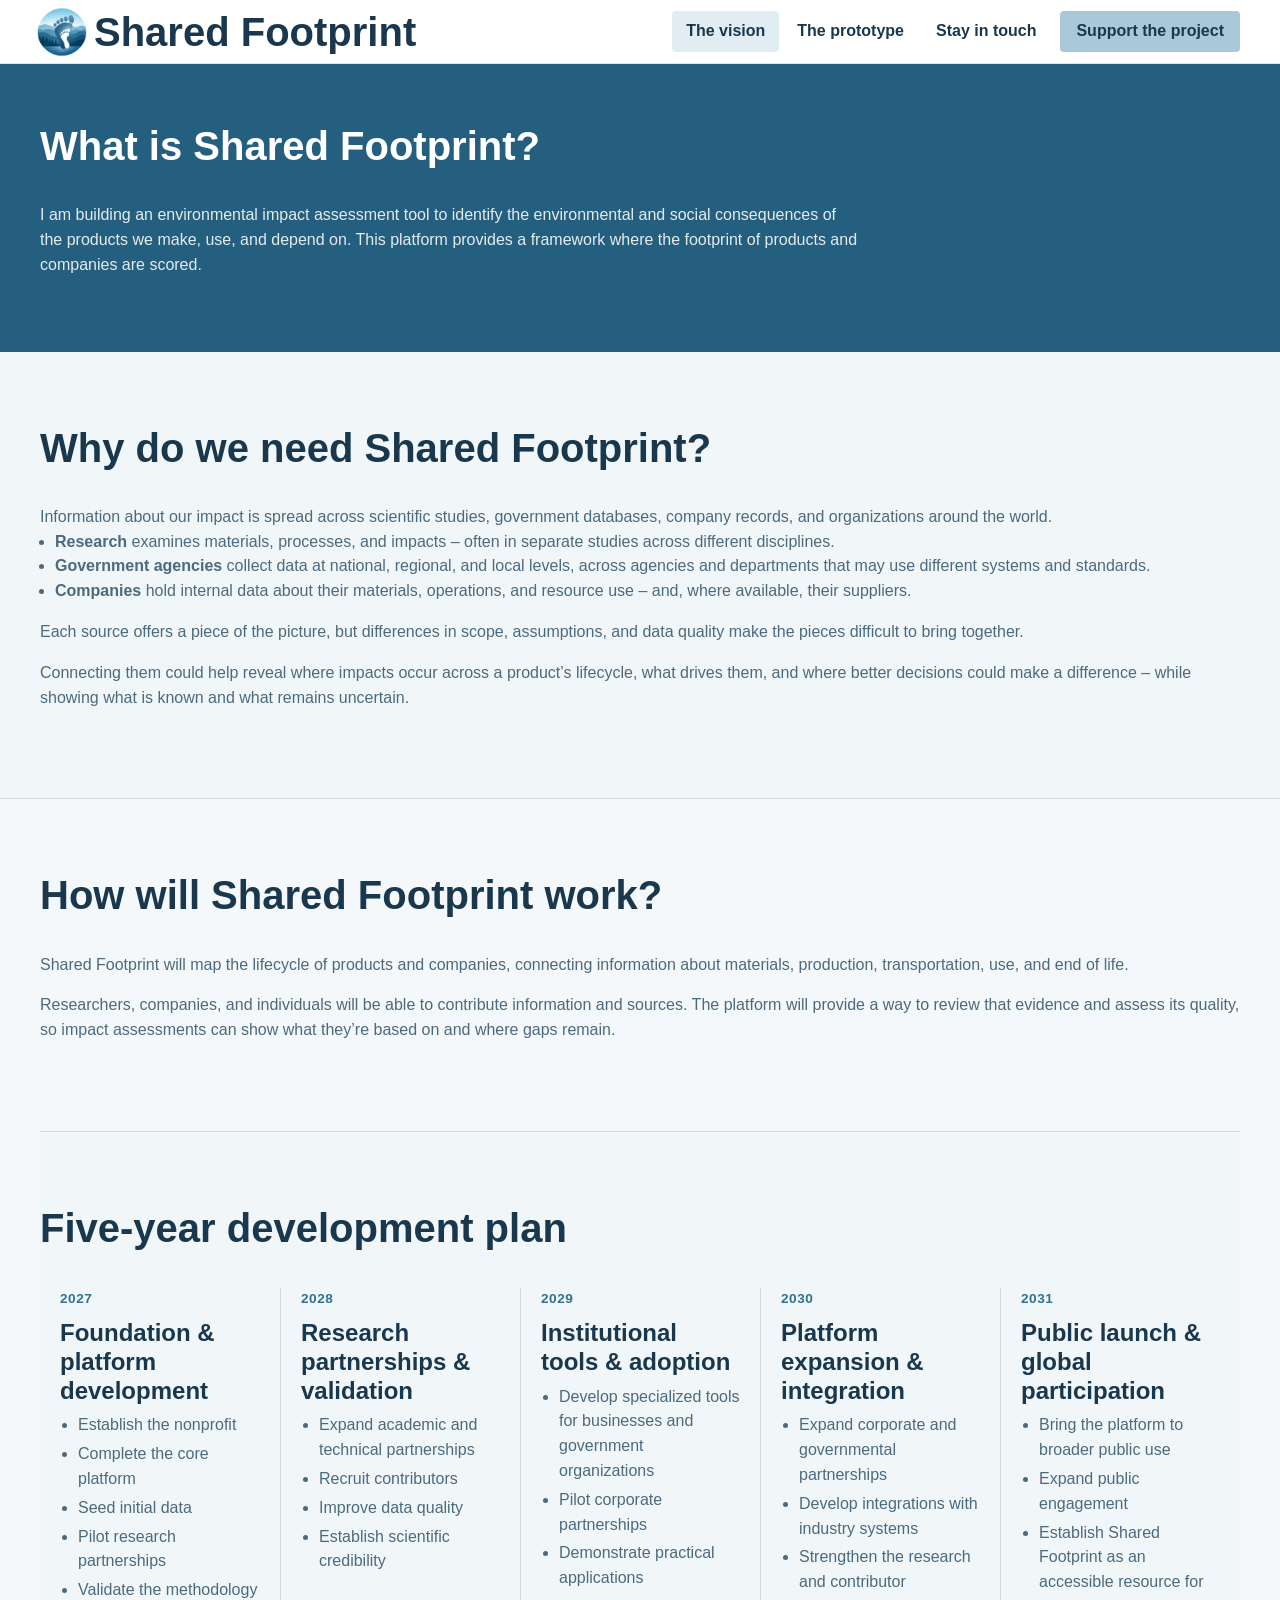
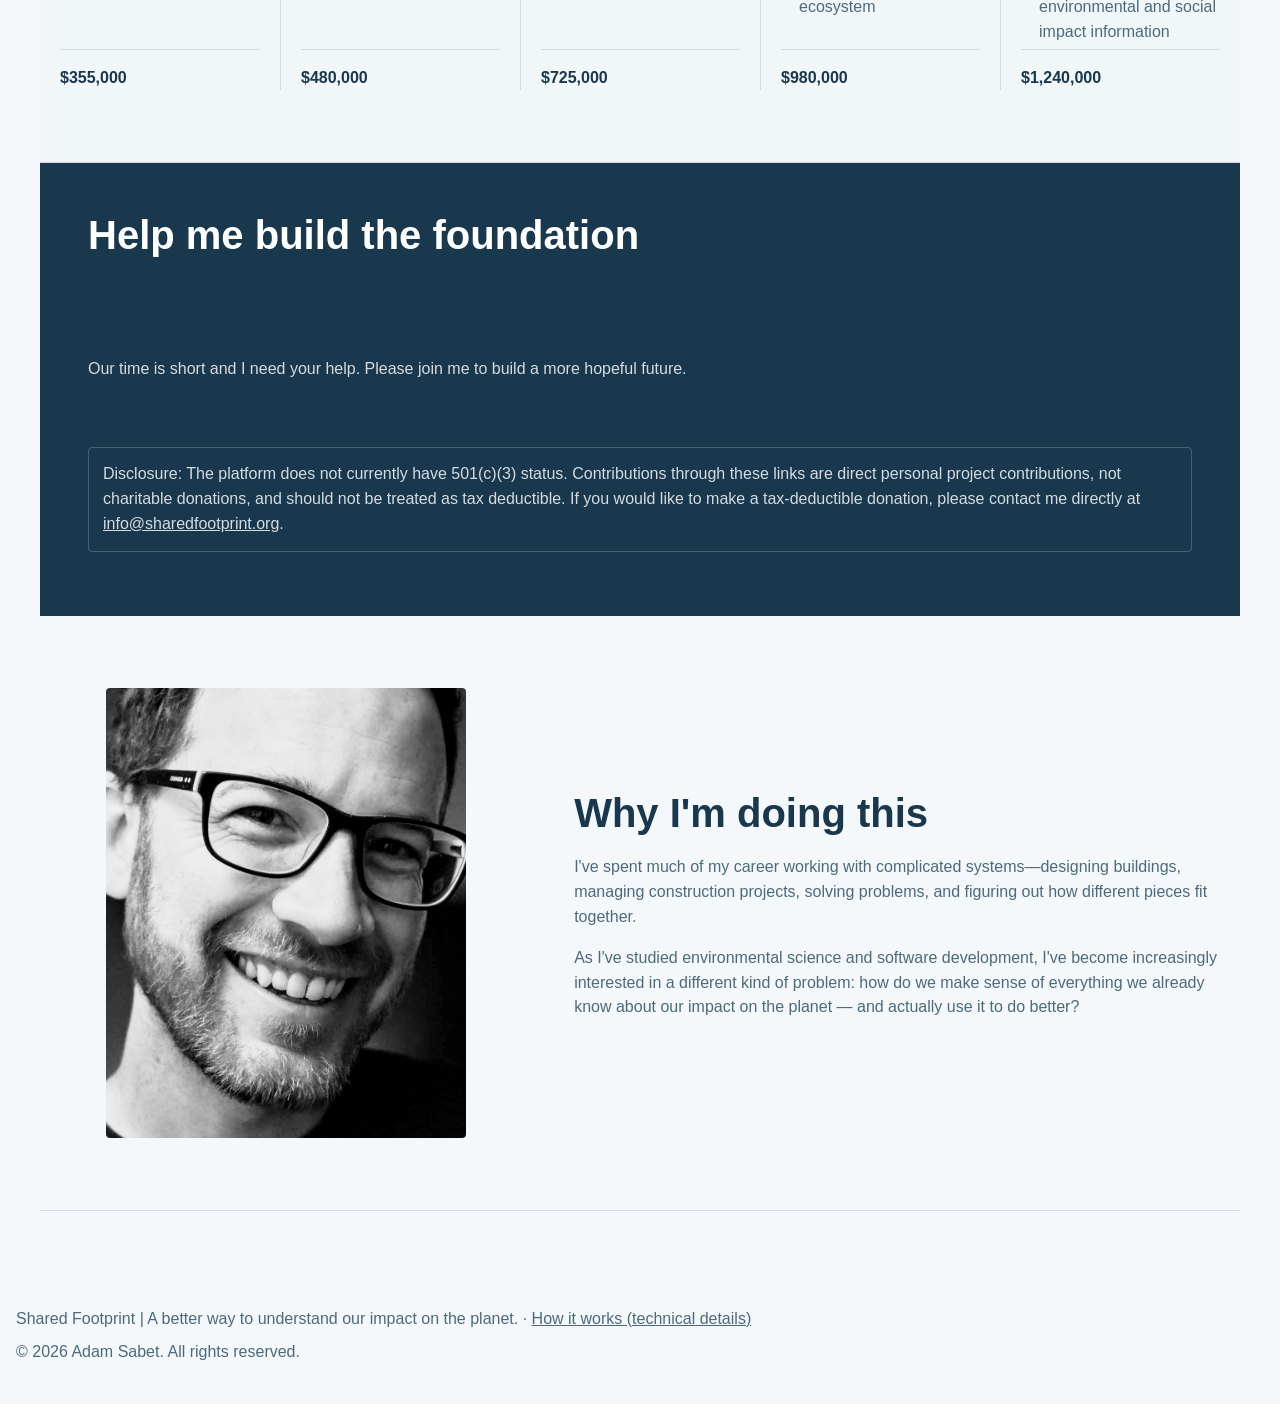
==== index.html @ d2db3882 "docs: clarify how Shared Footprint will work Co-authored-by: Copilot <223556219+Copilot@users.norepl" ====
<!doctype html>
<html lang="en">
  <head>
    <meta charset="utf-8" />
    <meta name="viewport" content="width=device-width, initial-scale=1" />
    <meta
      name="description"
      content="A better way to understand our impact on the planet. Support an open, transparent platform for tracing products back to their real environmental and social consequences."
    />
    <meta property="og:title" content="Shared Footprint | A better way to understand our impact" />
    <meta
      property="og:description"
      content="An open, transparent platform for understanding the environmental and social consequences of the things we make, use, and depend on."
    />
    <meta
      property="og:image"
      content="https://ajrsabet.github.io/terra-score-public-site/assets/images/Terrascore%20about%201200x627.png"
    />
    <meta property="og:image:width" content="1200" />
    <meta property="og:image:height" content="627" />
    <meta property="og:type" content="website" />
    <meta
      property="og:url"
      content="https://ajrsabet.github.io/terra-score-public-site/index.html"
    />
    <meta name="twitter:card" content="summary_large_image" />
    <meta name="twitter:title" content="Shared Footprint | A better way to understand our impact" />
    <meta
      name="twitter:description"
      content="An open, transparent platform for understanding the environmental and social consequences of the things we make, use, and depend on."
    />
    <meta
      name="twitter:image"
      content="https://ajrsabet.github.io/terra-score-public-site/assets/images/Terrascore%20about%201600x900.png"
    />
    <title>Shared Footprint | A better way to understand our impact</title>
    <link rel="stylesheet" href="assets/css/styles.css" />
  </head>
  <body data-page="about">
    <header class="navbar">
      <a class="brand" href="index.html">
        <img
          class="brand-logo"
          src="assets/images/Shared Footprint Logo v1 image only.png"
          alt=""
        />
        <span>Shared Footprint</span>
      </a>
      <button
        class="mobile-menu"
        type="button"
        aria-expanded="false"
        aria-controls="site-nav"
      >
        Menu
      </button>
      <nav id="site-nav" class="nav-links" aria-label="Primary navigation">
        <a href="index.html" data-nav="about">The vision</a>
        <div class="nav-group">
          <button
            class="nav-dropdown-trigger"
            type="button"
            data-nav="demo"
            aria-expanded="false"
            aria-controls="platform-demo-menu"
          >
            The prototype
          </button>
          <div id="platform-demo-menu" class="nav-dropdown">
            <a href="my-stuff.html" data-nav="my-stuff">My stuff</a>
            <a href="product.html" data-nav="product">Product demo</a>
            <a href="comparison.html" data-nav="comparison">Comparison demo</a>
            <a href="research.html" data-nav="research">Research demo</a>
            <a href="how-it-works.html" data-nav="how-it-works">How it works</a>
          </div>
        </div>
        <a href="stay-in-touch.html" data-nav="stay-in-touch">Stay in touch</a>
        <a href="#support" class="nav-cta" data-nav="support">Support the project</a>
      </nav>
    </header>

    <main class="app-shell">
      <!-- 1. Hero: answer "what is this and why should I care" in 5-10 seconds -->
      <section class="hero-panel home-hero home-hero-text">
        <div class="hero-copy">
          <h2>What is Shared Footprint?</h2>
          <!-- <h2>A better way to understand our impact on the planet.</h2> -->
          <p class="lead">
            I am building an environmental impact assessment tool to identify
            the environmental and social consequences of the products we make,
            use, and depend on. This platform provides a framework where the
            footprint of products and companies are scored. 
          </p>
        </div>
      </section>

      <!-- 2. The problem: why this needs to exist -->
      <section id="problem" class="section-block pale problem-section">
        <div class="section-heading">
          <h2>Why do we need Shared Footprint?</h2>
        </div>
        <p style="margin-bottom: 0">
          Information about our impact is spread across scientific studies,
          government databases, company records, and organizations around the
          world.
        </p>
        <ul style="padding-left: 15px; margin-left: 0; margin-top: 0">
          <li>
            <strong>Research</strong> examines materials, processes, and impacts
            – often in separate studies across different disciplines.
          </li>
          <li>
            <strong>Government agencies</strong> collect data at national,
            regional, and local levels, across agencies and departments that may
            use different systems and standards.
          </li>
          <li>
            <strong>Companies</strong> hold internal data about their materials,
            operations, and resource use – and, where available, their suppliers.
          </li>
        </ul>
        <p>
          Each source offers a piece of the picture, but differences in scope,
          assumptions, and data quality make the pieces difficult to bring
          together.
        </p>
        <p>
          Connecting them could help reveal where impacts occur across a product’s
          lifecycle, what drives them, and where better decisions could make a
          difference – while showing what is known and what remains uncertain.
        </p>
      </section>

      <!-- 3. The big idea: what is actually being built, kept conceptual not technical -->
      <section class="section-block big-idea-section">
        <div>
          <h2>How will Shared Footprint work?</h2>
        </div>
        <div>
          <p class="lead">
            Shared Footprint will map the lifecycle of products and companies,
            connecting information about materials, production, transportation,
            use, and end of life.
          </p>
          <p>
            Researchers, companies, and individuals will be able to contribute
            information and sources. The platform will provide a way to review
            that evidence and assess its quality, so impact assessments can show
            what they’re based on and where gaps remain.
          </p>
        </div>
      </section>

      <!-- 6. Path forward: shows a credible plan, not just a big ask -->
      <section class="section-block roadmap-section">
        <div class="section-heading">
          <h2>Five-year development plan</h2>
        </div>
        <div class="roadmap-steps">
          <article class="roadmap-step">
            <span class="roadmap-index">2027</span>
            <h3>Foundation &amp; platform development</h3>
            <ul>
              <li>Establish the nonprofit</li>
              <li>Complete the core platform</li>
              <li>Seed initial data</li>
              <li>Pilot research partnerships</li>
              <li>Validate the methodology</li>
            </ul>
            <p class="roadmap-budget">$355,000</p>
          </article>
          <article class="roadmap-step">
            <span class="roadmap-index">2028</span>
            <h3>Research partnerships &amp; validation</h3>
            <ul>
              <li>Expand academic and technical partnerships</li>
              <li>Recruit contributors</li>
              <li>Improve data quality</li>
              <li>Establish scientific credibility</li>
            </ul>
            <p class="roadmap-budget">$480,000</p>
          </article>
          <article class="roadmap-step">
            <span class="roadmap-index">2029</span>
            <h3>Institutional tools &amp; adoption</h3>
            <ul>
              <li>Develop specialized tools for businesses and government organizations</li>
              <li>Pilot corporate partnerships</li>
              <li>Demonstrate practical applications</li>
            </ul>
            <p class="roadmap-budget">$725,000</p>
          </article>
          <article class="roadmap-step">
            <span class="roadmap-index">2030</span>
            <h3>Platform expansion &amp; integration</h3>
            <ul>
              <li>Expand corporate and governmental partnerships</li>
              <li>Develop integrations with industry systems</li>
              <li>Strengthen the research and contributor ecosystem</li>
            </ul>
            <p class="roadmap-budget">$980,000</p>
          </article>
          <article class="roadmap-step">
            <span class="roadmap-index">2031</span>
            <h3>Public launch &amp; global participation</h3>
            <ul>
              <li>Bring the platform to broader public use</li>
              <li>Expand public engagement</li>
              <li>Establish Shared Footprint as an accessible resource for environmental and social impact information</li>
            </ul>
            <p class="roadmap-budget">$1,240,000</p>
          </article>
        </div>
      </section>

      <!-- 7 + funding mechanics: first fundraising goal -->
      <section id="support" class="support-band">
        <div class="section-heading">
          <h2>Help me build the foundation</h2>
        </div>
        <div>
          <p>
            Our time is short and I need your help. Please join me to build a more hopeful future. 
          </p>  
        </div>
        <div>
          <div class="gfm-embed" data-url="https://www.gofundme.com/f/help-build-the-future-of-environmental-impact-research/widget/medium?attribution_id=sl%3Aa9a9b38c-a22a-42bc-9dc0-5612a9fe35e0"></div>
          <script defer src="https://www.gofundme.com/static/js/embed.js"></script>
          <p class="disclosure">
            Disclosure: The platform does not currently have
            501(c)(3) status. Contributions through these links are direct
            personal project contributions, not charitable donations, and should
            not be treated as tax deductible. If you would like to make a tax-deductible donation, please contact me directly at <a href="mailto:info@sharedfootprint.org">info@sharedfootprint.org</a>.
          </p>
        </div>
      </section>

      <!-- 8. Personal story: makes the project personal without making it only about you -->
      <section class="section-block story-section">
        <img
          class="story-photo"
          src="assets/images/Founder photo Adam Sabet.JPG"
          alt="Adam Sabet, founder of the platform"
        />
        <div class="story-copy">
          <h2>Why I'm doing this</h2>
          <p>
            I've spent much of my career working with complicated
            systems—designing buildings, managing construction projects,
            solving problems, and figuring out how different pieces fit
            together.
          </p>
          <p>
            As I've studied environmental science and software development,
            I've become increasingly interested in a different kind of
            problem: how do we make sense of everything we already know
            about our impact on the planet — and actually use it to do
            better?
          </p>
        </div>
      </section>

      
    </main>

    <footer class="footer">
      Shared Footprint | A better way to understand our impact on the planet. ·
      <a href="how-it-works.html">How it works (technical details)</a>
      <p class="copyright">© 2026 Adam Sabet. All rights reserved.</p>
    </footer>
    <script src="assets/js/app.js"></script>
    <script data-goatcounter="https://adamsabet.goatcounter.com/count" async src="https://gc.zgo.at/count.js"></script>
  </body>
</html>
---- assets/css/styles.css ----
:root {
  --ts-font-family: "Segoe UI", sans-serif;
  --ts-font-size-body: 1rem;
  --ts-font-weight-body: 400;
  --ts-line-height-body: 1.55;
  --ts-font-weight-heading: 700;
  --ts-line-height-heading: 1.2;
  --ts-font-size-h1: clamp(2.5rem, 5vw, 3.5rem);
  --ts-font-size-h2: clamp(2rem, 4vw, 2.5rem);
  --ts-font-size-h3: 1.5rem;
  --ts-font-size-h4: 1.25rem;
  --ts-font-size-h5: 1.125rem;
  --ts-font-size-h6: 1rem;
  --ts-ink: #19384e;
  --ts-ink-soft: #4c6a7e;
  --ts-surface: #f4f8fa;
  --ts-surface-strong: #e2edf3;
  --ts-line: rgba(25, 56, 78, 0.14);
  --ts-accent: #a9c8da;
  --ts-accent-hover: #91b7cd;
  --ts-white: #ffffff;
  --ts-shell-max: 1200px;
  --ts-shadow: none;
  --ts-radius-lg: 6px;
  --ts-radius-md: 4px;
}

* { box-sizing: border-box; }
html { scroll-behavior: smooth; }
body { margin: 0; font-family: var(--ts-font-family); font-size: var(--ts-font-size-body); font-weight: var(--ts-font-weight-body); line-height: var(--ts-line-height-body); background: #f4f8fa; color: var(--ts-ink); }
body[data-page="comparison"] { padding-bottom: 28px; }
a { color: inherit; }
button, input, select, textarea { font: inherit; }
.app-shell { width: min(100% - 48px, var(--ts-shell-max)); margin: 0 auto; padding-bottom: 72px; }

.navbar { position: sticky; top: 0; z-index: 20; width: 100%; margin: 0; display: flex; align-items: center; gap: 12px; min-height: 64px; padding: 0 max(24px, calc((100vw - var(--ts-shell-max)) / 2)); border-bottom: 1px solid var(--ts-line); background: rgba(255,255,255,0.96); backdrop-filter: blur(14px); }
.brand { display: flex; align-items: center; gap: 10px; margin-right: auto; color: var(--ts-ink); text-decoration: none; font-size: var(--ts-font-size-h2); font-weight: 900; }
.brand-logo { display: block; width: 44px; height: 44px; border-radius: 50%; background: white; object-fit: cover; transform: scale(1.14); }
.nav-links { display: flex; align-items: center; gap: 4px; }
.nav-links a, .nav-dropdown-trigger, .mobile-menu { border: 0; border-radius: var(--ts-radius-md); background: transparent; padding: 8px 14px; color: var(--ts-ink); text-decoration: none; font-weight: 600; }
.nav-links a.active, .nav-links a:hover, .nav-dropdown-trigger.active, .nav-dropdown-trigger:hover, .mobile-menu:hover { background: var(--ts-surface-strong); }
.nav-links a.nav-cta { background: var(--ts-accent); color: var(--ts-ink); font-weight: 800; padding: 8px 16px; margin-left: 6px; }
.nav-links a.nav-cta:hover { background: var(--ts-accent-hover); }
.nav-group { position: relative; }
.nav-dropdown { position: absolute; top: calc(100% + 1px); left: 0; display: none; min-width: 220px; flex-direction: column; gap: 4px; padding: 8px; border: 1px solid var(--ts-line); border-radius: var(--ts-radius-md); background: rgba(255,255,255,0.98); box-shadow: 0 8px 16px rgba(8, 37, 34, 0.08); }
.nav-group:hover .nav-dropdown, .nav-group:focus-within .nav-dropdown, .nav-group.open .nav-dropdown { display: flex; }
.nav-dropdown a { display: block; border-radius: 12px; padding: 10px 12px; text-decoration: none; }
.nav-dropdown a:hover, .nav-dropdown a.active { background: var(--ts-surface-strong); }
.mobile-menu { display: none; }


.button { display: inline-flex; align-items: center; justify-content: center; min-height: 40px; border-radius: var(--ts-radius-md); padding: 8px 16px; border: 1px solid transparent; text-decoration: none; font-weight: 800; cursor: pointer; white-space: nowrap; }
.button.contained { background: #234f6b; color: white; }
.button.contained.gold { background: var(--ts-accent); color: var(--ts-ink); }
.button.contained:hover { background: #19384e; }
.button.contained.gold:hover { background: var(--ts-accent-hover); }
.button.outlined { border-color: var(--ts-line); background: white; color: var(--ts-ink); }
.button.outlined.light { border-color: rgba(255,255,255,0.65); background: transparent; color: white; }
.button.text { border: 0; background: transparent; color: var(--ts-ink); }
.button.full { width: 100%; }
.button-row, .chip-row { display: flex; flex-wrap: wrap; gap: 12px; align-items: center; }
.chip { display: inline-flex; align-items: center; width: max-content; max-width: 100%; min-height: 26px; border: 1px solid var(--ts-line); border-radius: var(--ts-radius-md); background: #e9f1f5; padding: 4px 10px; color: var(--ts-ink-soft); font-size: 0.82rem; font-weight: 800; }
.chip.small { min-height: 22px; font-size: 0.74rem; }
.chip.action { cursor: pointer; }
.paper-card, .score-tile, .comparison-card, .research-paper { border: 1px solid var(--ts-line); border-radius: var(--ts-radius-md); background: #ffffff; box-shadow: none; }
.paper-card { padding: 24px; }
.paper-card.compact { padding: 20px; border-radius: var(--ts-radius-md); box-shadow: none; }
.caption, .overline { margin: 0 0 6px; color: var(--ts-ink-soft); font-size: 0.75rem; font-weight: 800; }
.uppercase { text-transform: uppercase; letter-spacing: 0.04em; }
.overline { letter-spacing: 0.04em; }
h1, h2, h3, h4, h5, h6, p { margin-top: 0; }
h1, h2, h3, h4, h5, h6 { color: inherit; font-weight: var(--ts-font-weight-heading); line-height: var(--ts-line-height-heading); }
h1 { font-size: var(--ts-font-size-h1); }
h2 { font-size: var(--ts-font-size-h2); }
h3 { font-size: var(--ts-font-size-h3); }
h4 { font-size: var(--ts-font-size-h4); }
h5 { font-size: var(--ts-font-size-h5); }
h6 { font-size: var(--ts-font-size-h6); }
p, li { color: var(--ts-ink-soft); font-size: var(--ts-font-size-body); font-weight: var(--ts-font-weight-body); line-height: var(--ts-line-height-body); }

.home-hero { display: grid; grid-template-columns: minmax(0, 1.35fr) minmax(300px, 0.65fr); gap: 32px; align-items: center; min-height: 620px; margin: 0 calc(50% - 50vw); padding: 58px max(24px, calc((100vw - var(--ts-shell-max)) / 2)); background: #245f7f; color: white; }
.home-hero-text { grid-template-columns: 1fr; min-height: 0; }
.home-hero h1 { max-width: 820px; margin: 18px 0; }
.home-hero .lead { max-width: 820px; margin-bottom: 16px; color: rgba(255,255,255,0.88); }
.home-hero .hero-chip { background: rgba(255,255,255,0.14); color: white; border: 0; }
.why-card { border-left: 1px solid rgba(255,255,255,0.34); padding: 0 0 0 24px; }
.why-card p { color: rgba(255,255,255,0.9); }
.why-card .overline { color: #d3e6f0; }
.hero-visual { display: block; width: 100%; margin-top: 18px; border: 1px solid rgba(255,255,255,0.3); border-radius: var(--ts-radius-md); object-fit: cover; aspect-ratio: 16 / 10; }
.section-block { padding: 72px 0; border-bottom: 1px solid var(--ts-line); }
.section-block.pale { background: #f1f6f9; margin: 0 calc(50% - 50vw); padding-left: calc(50vw - 50%); padding-right: calc(50vw - 50%); }
.section-heading { max-width: 840px; margin: 0 0 32px; text-align: left; }
.mui-grid { display: grid; gap: 24px; }
.mui-grid.three { grid-template-columns: repeat(3, minmax(0, 1fr)); }
.mui-grid.two { grid-template-columns: repeat(2, minmax(0, 1fr)); }
.split-section { display: grid; grid-template-columns: minmax(0, 0.85fr) minmax(0, 1.15fr); gap: 42px; align-items: center; }

.cta-banner { display: flex; justify-content: space-between; align-items: center; gap: 28px; padding: 36px 44px; margin: 40px 0; border-radius: 0; background: #19384e; color: white; border: 1px solid rgba(255,255,255,0.12); }
.cta-banner h2 { margin: 0 0 8px; color: white; }
.cta-banner p { margin: 0; color: rgba(255,255,255,0.85); max-width: 650px; }
.cta-banner-content { flex: 1; }
.cta-banner-actions { flex-shrink: 0; }

.support-band { display: grid; grid-template-columns: 1fr; gap: 32px; align-items: start; padding: 48px; border-radius: 0; background: #19384e; color: white; }
.support-band p, .support-band li { color: rgba(255,255,255,0.82); }
.support-band h3 { margin: 24px 0 12px; color: white; }
.support-milestones { margin: 8px 0 18px; }
.milestone-list { display: grid; gap: 12px; margin-top: 14px; }
.milestone-card { border: 1px solid rgba(255,255,255,0.18); border-radius: var(--ts-radius-md); background: rgba(255,255,255,0.05); padding: 16px; }
.milestone-meta { display: flex; align-items: center; justify-content: space-between; gap: 12px; margin-bottom: 10px; }
.milestone-stage { display: inline-flex; align-items: center; min-height: 28px; border-radius: 999px; background: rgba(169,200,218,0.2); padding: 4px 10px; color: #d3e6f0; font-size: 0.7rem; font-weight: 900; letter-spacing: 0.06em; text-transform: uppercase; }
.milestone-goal { color: white; font-size: 1.1rem; font-weight: 900; }
.milestone-card h4 { margin: 0 0 8px; color: white; }
.milestone-card p { margin: 0; }
.gfm-embed { margin: 18px 0 12px; }
.disclosure { border: 1px solid rgba(255,255,255,0.2); border-radius: var(--ts-radius-md); padding: 14px; }
.support-actions-card { display: grid; gap: 14px; border-radius: var(--ts-radius-md); background: rgba(255,255,255,0.1); padding: 18px; }
.footer { padding: 24px 16px 40px; text-align: left; color: var(--ts-ink-soft); }
.footer .copyright { margin: 8px 0 0; }

/* My Stuff page */
.my-stuff-summary { display: grid; grid-template-columns: minmax(0, 1.3fr) minmax(190px, 0.7fr) minmax(250px, 1fr); gap: 20px; align-items: stretch; }
.my-stuff-summary > * { min-width: 0; }
.footprint-summary { padding: 20px; }
.footprint-summary h2 { margin: 0 0 20px; }
.footprint-benchmark-list { display: grid; gap: 14px; }
.footprint-benchmark-row > div:first-child { display: flex; justify-content: space-between; gap: 12px; font-size: 0.84rem; }
.footprint-benchmark-row > div:first-child span { white-space: nowrap; font-weight: 800; }
.footprint-benchmark-track { height: 12px; margin-top: 6px; overflow: hidden; border-radius: 999px; background: #e8eff3; }
.footprint-benchmark-track span { display: block; height: 100%; border-radius: inherit; }
.benchmark-source { margin: 16px 0 0; font-size: 0.74rem; }
.my-stuff-pie-card { padding: 20px; }
.my-stuff-pie-card h2 { margin: 0 0 16px; }
.my-stuff-pie-layout { display: grid; grid-template-columns: minmax(110px, 0.8fr) minmax(0, 1.2fr); gap: 16px; align-items: center; }
.my-stuff-pie { display: grid; place-items: center; width: min(100%, 150px); aspect-ratio: 1; margin: 0; border-radius: 50%; }
.my-stuff-pie > span { display: grid; place-content: center; width: 54%; height: 54%; border-radius: 50%; background: #ffffff; color: var(--ts-ink); font-size: 1rem; font-weight: 900; text-align: center; }
.my-stuff-pie small { display: block; color: var(--ts-ink-soft); font-size: 0.64rem; font-weight: 700; }
.my-stuff-pie-legend { display: grid; gap: 7px; margin: 0; padding: 0; list-style: none; }
.my-stuff-pie-legend li { display: grid; grid-template-columns: 10px minmax(0, 1fr) auto; align-items: center; gap: 7px; font-size: 0.72rem; }
.pie-swatch { width: 9px; height: 9px; border-radius: 2px; background: var(--pie-color); }
.my-stuff-pie-legend strong { font-size: 0.72rem; }
.category-benchmark-note { margin: 22px 0 0; border-left: 3px solid #c87816; background: #fff6e5; padding: 12px 14px; color: #603d12; font-size: 0.82rem; }
.my-stuff-categories { display: grid; gap: 20px; margin-top: 24px; }
.my-stuff-category { border-left: 3px solid var(--product-color); }
.my-stuff-category-header { display: grid; grid-template-columns: auto minmax(0, 1fr) auto; gap: 16px; align-items: start; margin-bottom: 14px; }
.my-stuff-category-header h2 { margin: 0 0 4px; }
.my-stuff-category-header p { margin: 0; }
.my-stuff-category-figures { text-align: left; white-space: nowrap; }
.my-stuff-category-figures strong { display: block; color: var(--product-color); font-size: 1.3rem; font-weight: 900; }
.my-stuff-category-figures span { display: inline-flex; align-items: center; gap: 2px; color: var(--ts-ink-soft); font-size: 0.78rem; font-weight: 700; }
.my-stuff-percentile-comparisons { display: grid; gap: 12px; max-width: 680px; margin: 18px 0 4px; }
.my-stuff-percentile-row { display: grid; gap: 5px; }
.my-stuff-percentile-label { display: flex; justify-content: space-between; gap: 12px; color: var(--ts-ink-soft); font-size: 0.78rem; }
.my-stuff-percentile-label > span { display: inline-flex; align-items: center; gap: 7px; }
.my-stuff-percentile-label small { border: 1px solid #d8a653; border-radius: 3px; padding: 1px 4px; color: #785117; font-size: 0.58rem; font-weight: 900; }
.my-stuff-percentile-label strong { color: var(--ts-ink); }
.my-stuff-percentile-track { height: 10px; overflow: hidden; border-radius: 999px; background: #e8eff3; }
.my-stuff-percentile-track span { display: block; height: 100%; border-radius: inherit; }
.my-stuff-item-list { display: grid; grid-template-columns: repeat(auto-fit, minmax(220px, 1fr)); gap: 12px; margin: 18px 0 0; padding: 0; list-style: none; }
.my-stuff-item-list li { border-top: 1px solid var(--ts-line); padding-top: 10px; }
.my-stuff-item-list strong { display: block; font-size: 0.9rem; }
.my-stuff-item-list p { margin: 4px 0 0; }
.my-stuff-note { margin-top: 28px; }

@media (max-width: 720px) {
  .my-stuff-summary { grid-template-columns: 1fr; }
  .my-stuff-pie-layout { grid-template-columns: minmax(110px, 0.7fr) minmax(0, 1.3fr); }
  .my-stuff-category-header { grid-template-columns: auto minmax(0, 1fr); }
  .my-stuff-category-figures { grid-column: 1 / -1; text-align: left; }
  .my-stuff-percentile-comparisons { max-width: none; }
}

/* Story-driven homepage sections (fundraising rework) */
.problem-section { text-align: left; }
.problem-grid { max-width: 960px; margin: 0; }
.problem-card { border: 0; box-shadow: none; background: transparent; text-align: left; padding: 0; }
.problem-callout { max-width: 760px; margin: 40px 0 0; text-align: left; }
.problem-callout strong { display: block; margin-top: 8px; font-weight: var(--ts-font-weight-heading); color: inherit; }

.idea-section { background: #ffffff; }
.idea-copy { max-width: 760px; margin: 0 0 40px; text-align: left; }
.lifecycle-flow { display: flex; flex-wrap: wrap; align-items: center; justify-content: flex-start; gap: 6px; margin: 0 0 28px; }
.lifecycle-step { display: inline-flex; align-items: center; min-height: 40px; border: 1px solid var(--ts-line); border-radius: 999px; background: #f1f6f9; padding: 8px 18px; color: var(--ts-ink); font-weight: 800; font-size: 0.92rem; }
.lifecycle-arrow { color: var(--ts-ink-soft); font-weight: 900; }
.dimension-row { justify-content: flex-start; }

.philosophy-section { background: #19384e; color: white; text-align: left; padding: 96px 0; }
.philosophy-section h2 { max-width: 760px; margin: 0 0 28px; color: white; }
.philosophy-quote { max-width: 680px; margin: 0; }
.philosophy-quote p { color: rgba(255,255,255,0.88); }

.prototype-section { text-align: left; }
.prototype-grid { display: grid; grid-template-columns: repeat(3, minmax(0, 1fr)); gap: 20px; margin: 36px 0; text-align: left; }
.screenshot-card img, .screenshot-placeholder { display: block; width: 100%; aspect-ratio: 16 / 10; border: 1px solid var(--ts-line); border-radius: var(--ts-radius-md); object-fit: cover; }
.screenshot-placeholder { display: grid; place-items: center start; background: #edf4f8; color: var(--ts-ink-soft); font-size: 0.85rem; font-weight: 700; text-align: left; padding: 16px; }
.screenshot-card h3 { margin: 14px 0 4px; }

.roadmap-section { background: #f1f6f9; }
.roadmap-steps { display: grid; grid-template-columns: repeat(5, minmax(0, 1fr)); gap: 0; align-items: stretch; margin-top: 36px; }
.roadmap-step { position: relative; display: flex; flex-direction: column; padding: 0 20px; }
.roadmap-step:not(:first-child) { border-left: 1px solid var(--ts-line); }
.roadmap-step .roadmap-index { display: block; margin-bottom: 10px; color: #2f7295; font-weight: 900; font-size: 0.85rem; letter-spacing: 0.04em; }
.roadmap-step h3 { margin-bottom: 8px; }
.roadmap-step ul { margin: 0; padding-left: 18px; color: var(--ts-ink-soft); }
.roadmap-step li { margin-bottom: 4px; }
.roadmap-budget { margin: auto 0 0; padding-top: 16px; border-top: 1px solid var(--ts-line); color: var(--ts-ink); font-weight: 700; }

@media (min-width: 901px) and (max-width: 1100px) {
  .roadmap-steps { grid-template-columns: repeat(6, minmax(0, 1fr)); }
  .roadmap-step { grid-column: span 2; }
  .roadmap-step:nth-child(4) { grid-column: 2 / span 2; border-left: 0; }
  .roadmap-step:nth-child(5) { grid-column: 4 / span 2; }
}

.funding-breakdown { display: grid; gap: 10px; margin: 18px 0 22px; }
.funding-line { display: flex; justify-content: space-between; gap: 16px; border-top: 1px solid rgba(255,255,255,0.16); padding-top: 10px; }
.funding-line strong { color: white; }
.funding-total { display: flex; align-items: baseline; gap: 10px; margin: 4px 0 18px; }
.funding-total .amount { color: #c7dfec; font-size: 2.6rem; font-weight: 900; line-height: 1; }

.story-section { display: grid; grid-template-columns: minmax(260px, 0.85fr) minmax(0, 1.15fr); gap: 42px; align-items: center; }
.story-photo { display: block; width: 100%; max-width: 360px; margin: 0 auto; aspect-ratio: 4 / 5; border-radius: var(--ts-radius-md); object-fit: cover; }
.story-copy h2 { margin-bottom: 18px; }

.vision-section { background: #142f43; color: white; text-align: left; padding: 110px 0; }
.vision-lines { max-width: 620px; margin: 0 0 24px; }
.vision-section p { color: rgba(255,255,255,0.85); }
.vision-lines p { margin-bottom: 10px; }
.vision-section h2 { color: white; max-width: 640px; margin: 0 0 28px; }

.final-cta { text-align: left; padding: 80px 0; }
.final-cta h2 { max-width: 600px; margin: 0 0 16px; }
.final-cta p { max-width: 560px; margin: 0 0 28px; }

.share-section { border-top: 1px solid var(--ts-line); padding: 48px 0 72px; text-align: left; }
.share-section h2 { margin-bottom: 10px; }
.share-section > p { max-width: 560px; margin: 0 0 22px; }
.share-actions { display: flex; flex-wrap: wrap; justify-content: flex-start; gap: 10px; }
.share-actions .button { min-height: 36px; padding: 7px 12px; font-size: 0.82rem; }
.share-status { min-height: 1.4em; margin: 14px 0 0 !important; font-size: 0.82rem; }

.updates-form { max-width: 640px; margin: 0; }
.updates-form iframe { display: block; width: 100%; max-width: 100%; border: 0; }

@media (max-width: 900px) {
  .story-section { grid-template-columns: 1fr; }
  .prototype-grid { grid-template-columns: 1fr; }
  .roadmap-steps { grid-template-columns: 1fr; }
  .roadmap-step { grid-column: auto; }
  .roadmap-step:not(:first-child) { border-left: 0; border-top: 1px solid var(--ts-line); padding-top: 20px; }
}

.search-screen { min-height: calc(100vh - 100px); display: grid; place-items: start; }
.search-home { width: min(100%, 820px); padding: 64px 0; text-align: left; }
.search-home h1 { margin-bottom: 20px; }
.search-home > p { max-width: 720px; margin: 0 0 24px; }
.search-box { display: flex; align-items: center; gap: 10px; min-height: 62px; margin: 0 0 16px; border: 1px solid var(--ts-line); border-radius: 999px; background: #ffffff; box-shadow: var(--ts-shadow); padding: 0 22px; text-align: left; }
.search-icon { color: var(--ts-ink-soft); font-size: 1.5rem; }
.search-box input { width: 100%; border: 0; outline: 0; color: var(--ts-ink); font-size: 1rem; }
.search-results { display: grid; gap: 10px; margin-bottom: 18px; }
.search-result { display: grid; grid-template-columns: auto minmax(0, 1fr) auto; align-items: center; gap: 14px; border: 1px solid var(--ts-line); border-radius: var(--ts-radius-md); background: white; padding: 12px; text-align: left; text-decoration: none; }
.search-result small { display: block; color: var(--ts-ink-soft); }
.search-result b { color: var(--product-color); font-size: 1.4rem; }
.helper-text { margin-top: 18px !important; }

.top-controls { display: flex; gap: 12px; align-items: stretch; padding: 24px 0; }
select { min-height: 40px; border: 1px solid var(--ts-line); border-radius: var(--ts-radius-md); background: white; padding: 8px 12px; color: var(--ts-ink); }
.top-controls select { flex: 1; }
.stack { display: grid; gap: 24px; }
.product-header { display: grid; grid-template-columns: minmax(0, 1fr) 280px; gap: 24px; align-items: center; background: linear-gradient(135deg, #ffffff 0%, #edf4f8 100%); }
.product-title-wrap { display: flex; gap: 16px; align-items: center; }
.product-icon { display: grid; place-items: center; flex: 0 0 auto; width: 56px; height: 56px; border-radius: 16px; background: color-mix(in srgb, var(--product-color) 12%, white); color: var(--product-color); font-weight: 900; }
.product-icon.small { width: 42px; height: 42px; border-radius: 12px; }
.product-header h1 { margin-bottom: 8px; }
.impact-score-card { position: relative; display: grid; justify-items: start; border: 1px solid var(--ts-line); border-radius: var(--ts-radius-md); background: white; padding: 16px; text-align: left; cursor: pointer; }
.impact-score-card:hover, .impact-score-card:focus-visible { border-color: var(--product-color); background: color-mix(in srgb, var(--product-color) 5%, white); outline: none; }
.impact-score-card strong, .big-score { display: block; color: var(--product-color); font-size: 3rem; line-height: 1; font-weight: 900; }
.impact-score-card span { color: var(--ts-ink-soft); font-size: 0.78rem; }
.icon-button { display: inline-grid; place-items: center; width: 30px; height: 30px; border: 0; border-radius: 999px; background: transparent; color: var(--ts-ink-soft); cursor: pointer; }
.icon-button.info { width: 22px; height: 22px; border: 1px solid var(--ts-line); background: #ffffff; font-size: 0.72rem; font-weight: 900; line-height: 1; vertical-align: middle; }
.icon-button.info:hover, .icon-button.info:focus-visible { border-color: var(--ts-ink-soft); background: var(--ts-surface-strong); color: var(--ts-ink); outline: none; }
.comparison-row .icon-button.info, .comparison-section-title .icon-button.info, .tabs .icon-button.info, .metrics-panel h2 .icon-button.info, .highlights .icon-button.info, .research-readiness .icon-button.info { margin-left: 4px; }
.tabs .icon-button.info { align-self: center; margin-left: auto; }
.impact-score-card .info { position: absolute; top: 10px; right: 10px; }
.metrics-panel h2 { margin-bottom: 4px; }
.public-lens-grid { display: grid; grid-template-columns: repeat(2, minmax(0, 1fr)); gap: 12px; margin-top: 18px; }
.public-lens { min-height: 126px; border: 1px solid var(--ts-line); background: #ffffff; padding: 16px; text-align: left; color: var(--ts-ink); cursor: pointer; }
.public-lens:hover, .public-lens:focus-visible { border-color: var(--product-color); outline: none; }
.public-lens > div { display: flex; align-items: flex-start; justify-content: space-between; gap: 12px; }
.public-lens strong { font-size: 0.9rem; }
.public-lens span { color: var(--product-color); font-size: 1.25rem; font-weight: 900; line-height: 1; }
.public-lens p { margin: 8px 0 0; }
.metric-detail-toggle { margin-top: 18px; }
.detailed-metrics { margin-top: 18px; padding-top: 18px; border-top: 1px solid var(--ts-line); }
.lens-dialog { max-width: 620px; }
.lens-dialog-score { display: block; margin: 14px 0 20px; color: var(--ts-ink); font-size: 2.4rem; line-height: 1; }
.lens-dialog-categories { display: grid; gap: 12px; }
.lens-category { border-top: 1px solid var(--ts-line); padding-top: 12px; }
.lens-category > div { display: flex; justify-content: space-between; gap: 12px; }
.lens-category span { color: var(--ts-ink-soft); font-weight: 900; }
.metric-grid { display: grid; grid-template-columns: repeat(3, minmax(0, 1fr)); gap: 14px; }
.metric-mini > div, .score-tile > div:first-child, .readiness-row > div, .research-metric > div { display: flex; justify-content: space-between; gap: 12px; }
.metric-mini strong { font-size: 0.78rem; }
.metric-mini span, .readiness-row span, .research-metric span { color: var(--ts-ink-soft); font-size: 0.82rem; font-weight: 800; }
.linear { height: 9px; margin-top: 8px; overflow: hidden; border-radius: 999px; background: #e8eff3; }
.linear span { display: block; height: 100%; border-radius: inherit; }
.score-tile { position: relative; min-height: 124px; padding: 18px; box-shadow: none; }
.score-tile[data-info] { cursor: pointer; }
.score-tile[data-info]:hover { border-color: var(--ts-ink-soft); background: #f6f9fb; }
.score-tile h3 { margin: 0; }
.score-tile .info { position: absolute; top: 12px; right: 12px; }
.product-lower-grid { display: grid; grid-template-columns: minmax(280px, 0.35fr) minmax(0, 0.65fr); gap: 24px; }
.highlights div { display: grid; grid-template-columns: repeat(3, minmax(0, 1fr)); gap: 14px; }
.info-dialog { max-width: 560px; width: calc(100% - 32px); border: 0; border-radius: var(--ts-radius-md); padding: 24px; box-shadow: var(--ts-shadow); }
.info-dialog::backdrop { background: rgba(16, 42, 38, 0.35); }
.dialog-close { float: right; border: 0; background: transparent; font-size: 1.4rem; cursor: pointer; }

.comparison-title { display: flex; justify-content: space-between; gap: 20px; align-items: end; padding: 26px 0 14px; }
.comparison-title h1 { margin-bottom: 8px; }
.comparison-title p { max-width: 860px; }
.lifecycle-explainer-trigger { flex-shrink: 0; }
.lifecycle-dialog { max-width: 660px; }
.lifecycle-modal-grid { display: grid; grid-template-columns: repeat(2, minmax(0, 1fr)); gap: 12px; margin: 20px 0; }
.lifecycle-modal-grid article { display: flex; gap: 12px; border: 1px solid var(--ts-line); border-radius: var(--ts-radius-md); padding: 14px; background: #f6f9fb; }
.lifecycle-modal-grid span { display: grid; place-items: center; flex: 0 0 auto; width: 28px; height: 28px; border-radius: 50%; background: var(--ts-surface-strong); color: var(--ts-ink); font-weight: 900; }
.lifecycle-modal-grid strong { display: block; margin-bottom: 4px; }
.lifecycle-modal-grid p, .lifecycle-score-note p { margin: 0; }
.lifecycle-score-note { margin-bottom: 18px; border: 1px solid var(--ts-line); border-radius: var(--ts-radius-md); padding: 14px; }
.comparison-card { overflow: hidden; }
.category-switch { display: flex; gap: 8px; padding: 16px 24px 0; }
.category-switch .tab { border: 1px solid var(--ts-line); }
.comparison-scroll { overflow-x: auto; }
.sticky-x-scroll { display: none; position: fixed; left: max(16px, calc((100vw - var(--ts-shell-max)) / 2 + 16px)); right: max(16px, calc((100vw - var(--ts-shell-max)) / 2 + 16px)); bottom: 0; z-index: 30; height: 24px; overflow-x: auto; overflow-y: hidden; border: 1px solid var(--ts-line); border-bottom: 0; border-radius: var(--ts-radius-md) var(--ts-radius-md) 0 0; background: rgba(255, 255, 255, 0.96); box-shadow: 0 -10px 28px rgba(8, 37, 34, 0.1); }
.sticky-x-scroll.is-visible { display: block; }
.sticky-x-scroll-spacer { height: 1px; }
.comparison-columns, .comparison-row { display: grid; grid-template-columns: 190px repeat(var(--compare-columns), minmax(180px, 1fr)); gap: 16px; align-items: stretch; min-width: calc(190px + (var(--compare-columns) * 196px) + 48px); padding: 20px 24px; }
.compare-product-card, .add-card { border: 1px solid var(--ts-line); border-radius: var(--ts-radius-md); background: white; padding: 16px; }
.compare-product-card { display: flex; gap: 14px; align-items: center; }
.compare-product-card.winner { border: 2px solid var(--product-color); }
.compare-product-card h2 { margin: 0; }
.compare-product-card p { margin: 4px 0 0; }
.add-card { display: grid; gap: 10px; justify-items: start; text-align: left; border-style: dashed; background: #fbfdfe; }
.add-circle { display: grid; place-items: center; width: 54px; height: 54px; border-radius: 50%; background: #e9f1f5; color: #5a768a; font-size: 2rem; }
.text-button { border: 0; background: transparent; color: var(--ts-ink-soft); padding: 6px 0 0; cursor: pointer; }
.comparison-section-title { margin: 0; padding: 18px 24px; border-top: 1px solid var(--ts-line); border-bottom: 1px solid var(--ts-line); background: #f6f9fb; }
.lens-section-title { display: flex; align-items: center; justify-content: space-between; gap: 16px; }
.lens-section-title h2 { margin: 0; }
.lens-section-title .button.text { min-height: auto; padding: 2px 0; color: var(--ts-ink-soft); font-size: 0.8rem; font-weight: 800; }
.comparison-row { padding-top: 14px; padding-bottom: 14px; border-bottom: 1px solid var(--ts-line); }
.comparison-row > div:first-child strong { font-size: 0.95rem; }
.comparison-row p { margin: 0; }
.comparison-row.lens-summary-row { cursor: pointer; }
.comparison-row.lens-summary-row:hover { background: #edf4f8; }
.comparison-row.lens-summary-row:focus-visible { outline: 2px solid var(--ts-ink-soft); outline-offset: -2px; }
.comparison-row.lens-summary-row .bar-cell span { color: var(--ts-ink); font-size: 1.2rem; font-weight: 900; }
.comparison-row.lens-summary-row .linear { height: 12px; }
.comparison-row.lens-category-row { background: #f6f9fb; }
.comparison-row.lens-category-row > div:first-child { padding-left: 20px; border-left: 2px solid var(--ts-surface-strong); }
.comparison-row.lens-category-row > div:first-child strong { font-size: 0.86rem; }
.comparison-row.lens-category-row .linear span { opacity: 0.5; }
.bar-cell { display: flex; align-items: center; gap: 10px; }
.bar-cell .linear { flex: 1; margin-top: 0; }
.tabs { display: flex; gap: 8px; overflow-x: auto; padding: 14px 24px; border-bottom: 1px solid var(--ts-line); }
.tab { border: 0; border-radius: 999px; background: transparent; padding: 8px 14px; color: var(--ts-ink-soft); font-weight: 800; cursor: pointer; white-space: nowrap; }
.tab.active, .tab:hover { background: var(--ts-surface-strong); color: var(--ts-ink); }
.comparison-detail { padding-bottom: 12px; }
.research-link { margin: 20px 24px; }

.research-body { background: #f3f7f9; }
.research-app { min-height: 100vh; display: flex; flex-direction: column; }
.research-header { display: flex; justify-content: space-between; align-items: center; gap: 16px; padding: 10px 20px; border-bottom: 1px solid var(--ts-line); background: white; }
.research-brand { display: flex; align-items: center; gap: 12px; }
.research-brand > div > div { display: flex; gap: 10px; align-items: center; flex-wrap: wrap; }
.research-brand p { margin: 2px 0 0; }
.research-icon { display: grid; place-items: center; width: 36px; height: 36px; border-radius: 12px; background: #234f6b; color: white; font-weight: 900; }
.research-actions { display: flex; flex-wrap: wrap; gap: 8px; }
.research-paper { display: grid; grid-template-columns: 260px minmax(0, 1fr) 300px; flex: 1; min-height: 660px; margin: 12px; overflow: hidden; box-shadow: none; }
.research-sidebar, .research-readiness { padding: 16px; background: #f6f9fb; }
.research-sidebar { border-right: 1px solid var(--ts-line); }
.research-readiness { border-left: 1px solid var(--ts-line); background: #fbfdfe; }
.panel-title { display: flex; justify-content: space-between; align-items: center; }
.panel-title h2, .research-readiness h2, .research-readiness h3 { margin: 0 0 12px; }
.study-node { display: block; width: 100%; margin-bottom: 4px; border: 0; border-radius: 12px; background: transparent; padding: 8px; text-align: left; cursor: pointer; }
.study-node.active { background: #dceaf2; color: #1a5675; }
.study-node span { display: block; color: var(--ts-ink-soft); font-size: 0.72rem; line-height: 1.1; }
.study-node strong { display: block; overflow: hidden; text-overflow: ellipsis; white-space: nowrap; font-size: 0.92rem; }
.model-source, .handoff { color: var(--ts-ink); font-weight: 800; }
.research-main { min-width: 0; background: white; }
.process-header { padding: 16px; border-bottom: 1px solid var(--ts-line); }
.process-header h1 { margin-bottom: 4px; }
.research-panel { padding: 16px; }
.panel-toolbar { display: flex; justify-content: space-between; gap: 12px; align-items: center; margin-bottom: 12px; }
.panel-toolbar h2 { margin: 0 0 4px; }
.table-wrap { overflow-x: auto; }
table { width: 100%; min-width: 720px; border-collapse: collapse; }
th, td { padding: 10px 8px; border-bottom: 1px solid var(--ts-line); text-align: left; vertical-align: top; font-size: 0.86rem; }
th { color: var(--ts-ink-soft); font-size: 0.74rem; font-weight: 800; text-transform: uppercase; }
.padded { padding: 16px; }
.research-metric, .readiness-row, .review-item { border-bottom: 1px solid var(--ts-line); padding: 12px 0; }
.research-metric p, .review-item p { margin: 4px 0 0; }
hr { border: 0; border-top: 1px solid var(--ts-line); margin: 20px 0; }

@media (max-width: 1020px) {
  .home-hero, .split-section, .support-band, .product-header, .product-lower-grid, .research-paper, .cta-banner { grid-template-columns: 1fr; }
  .cta-banner { flex-direction: column; align-items: flex-start; }
  .mui-grid.three, .mui-grid.two, .metric-grid, .highlights div { grid-template-columns: repeat(2, minmax(0, 1fr)); }
  .research-sidebar, .research-readiness { border: 0; border-bottom: 1px solid var(--ts-line); }
}

@media (max-width: 1020px) {
  .navbar { align-items: flex-start; flex-wrap: wrap; padding: 12px; }
  .mobile-menu { display: inline-flex; }
  .nav-links { display: none; width: 100%; flex-direction: column; align-items: stretch; }
  .nav-links.open { display: flex; }
  .nav-links a { border-radius: var(--ts-radius-md); }
  .home-hero { min-height: 0; padding: 28px; }
  .mui-grid.three, .mui-grid.two, .metric-grid, .public-lens-grid, .highlights div, .score-tile > div:first-child { grid-template-columns: 1fr; }
  .top-controls, .research-header, .research-actions { flex-direction: column; align-items: stretch; }
  .comparison-title { align-items: stretch; flex-direction: column; }
  .lifecycle-modal-grid { grid-template-columns: 1fr; }
  .compare-link { width: 100%; }
}
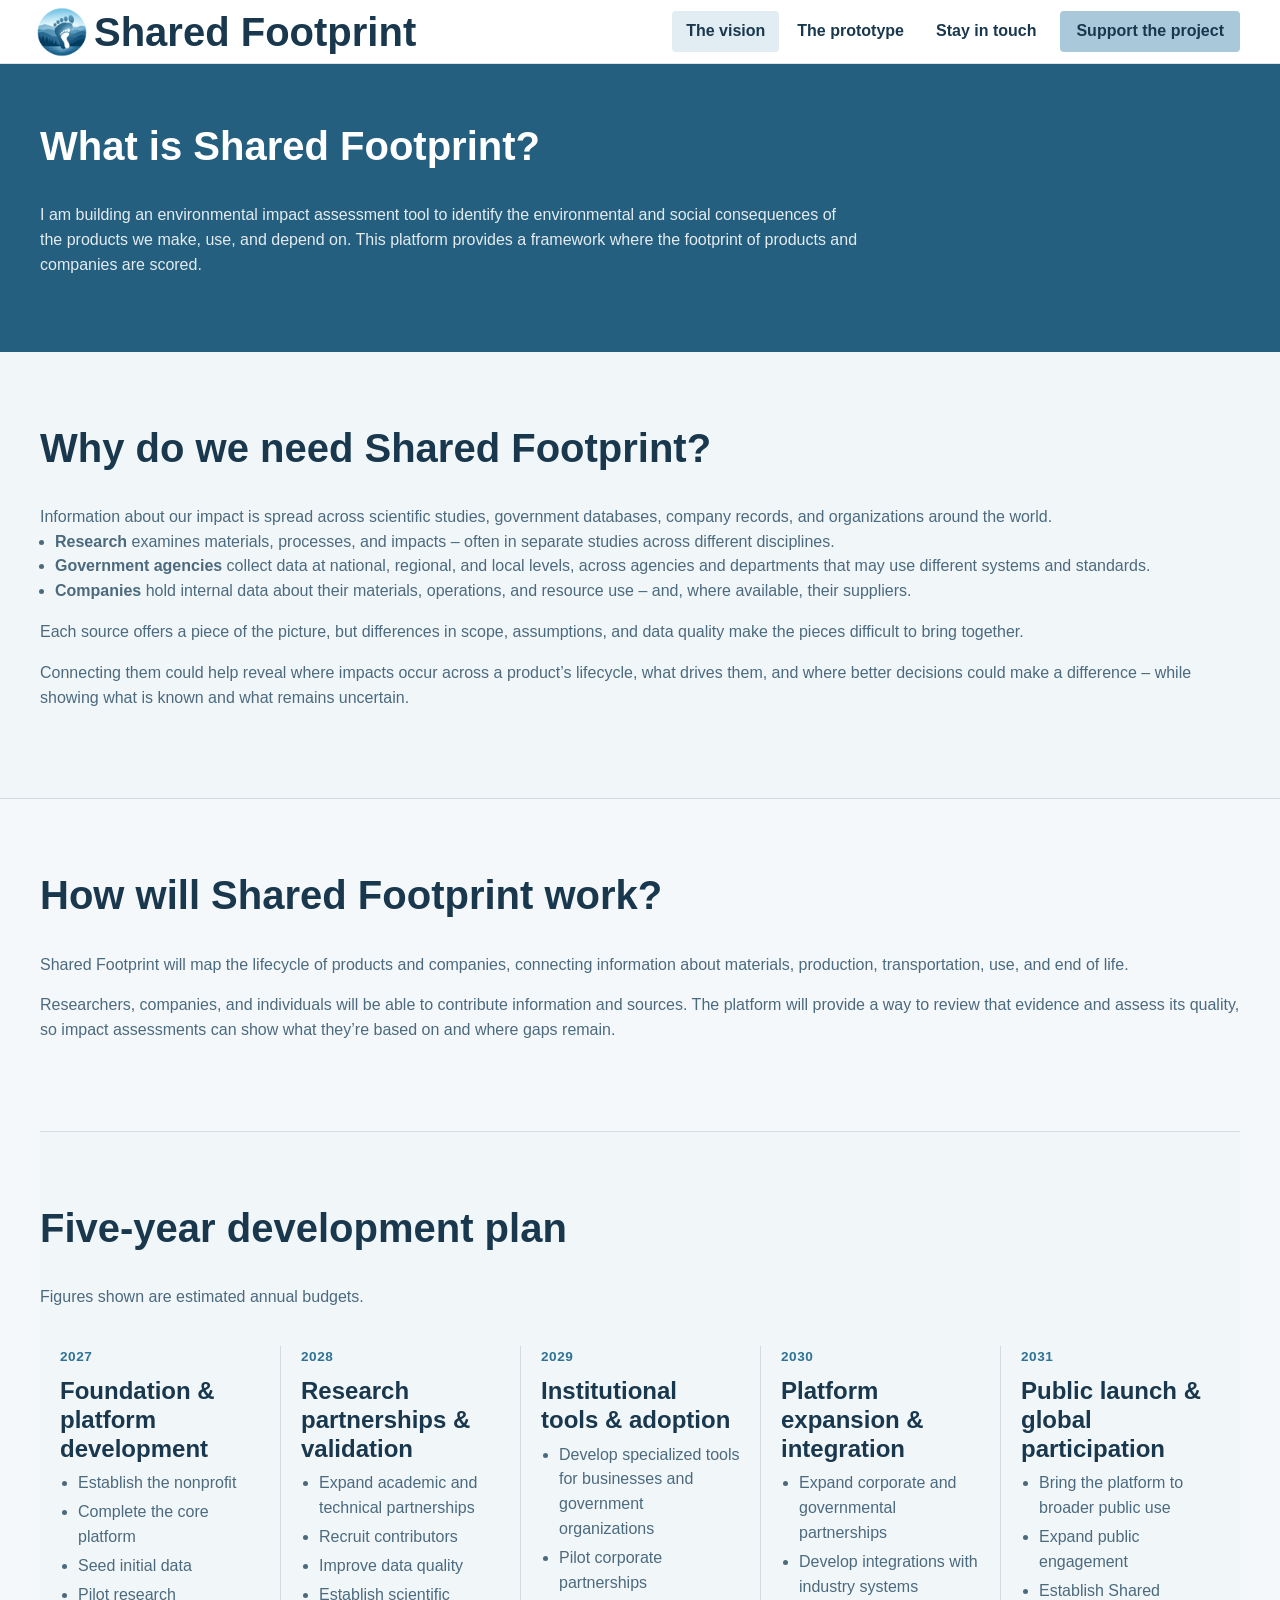
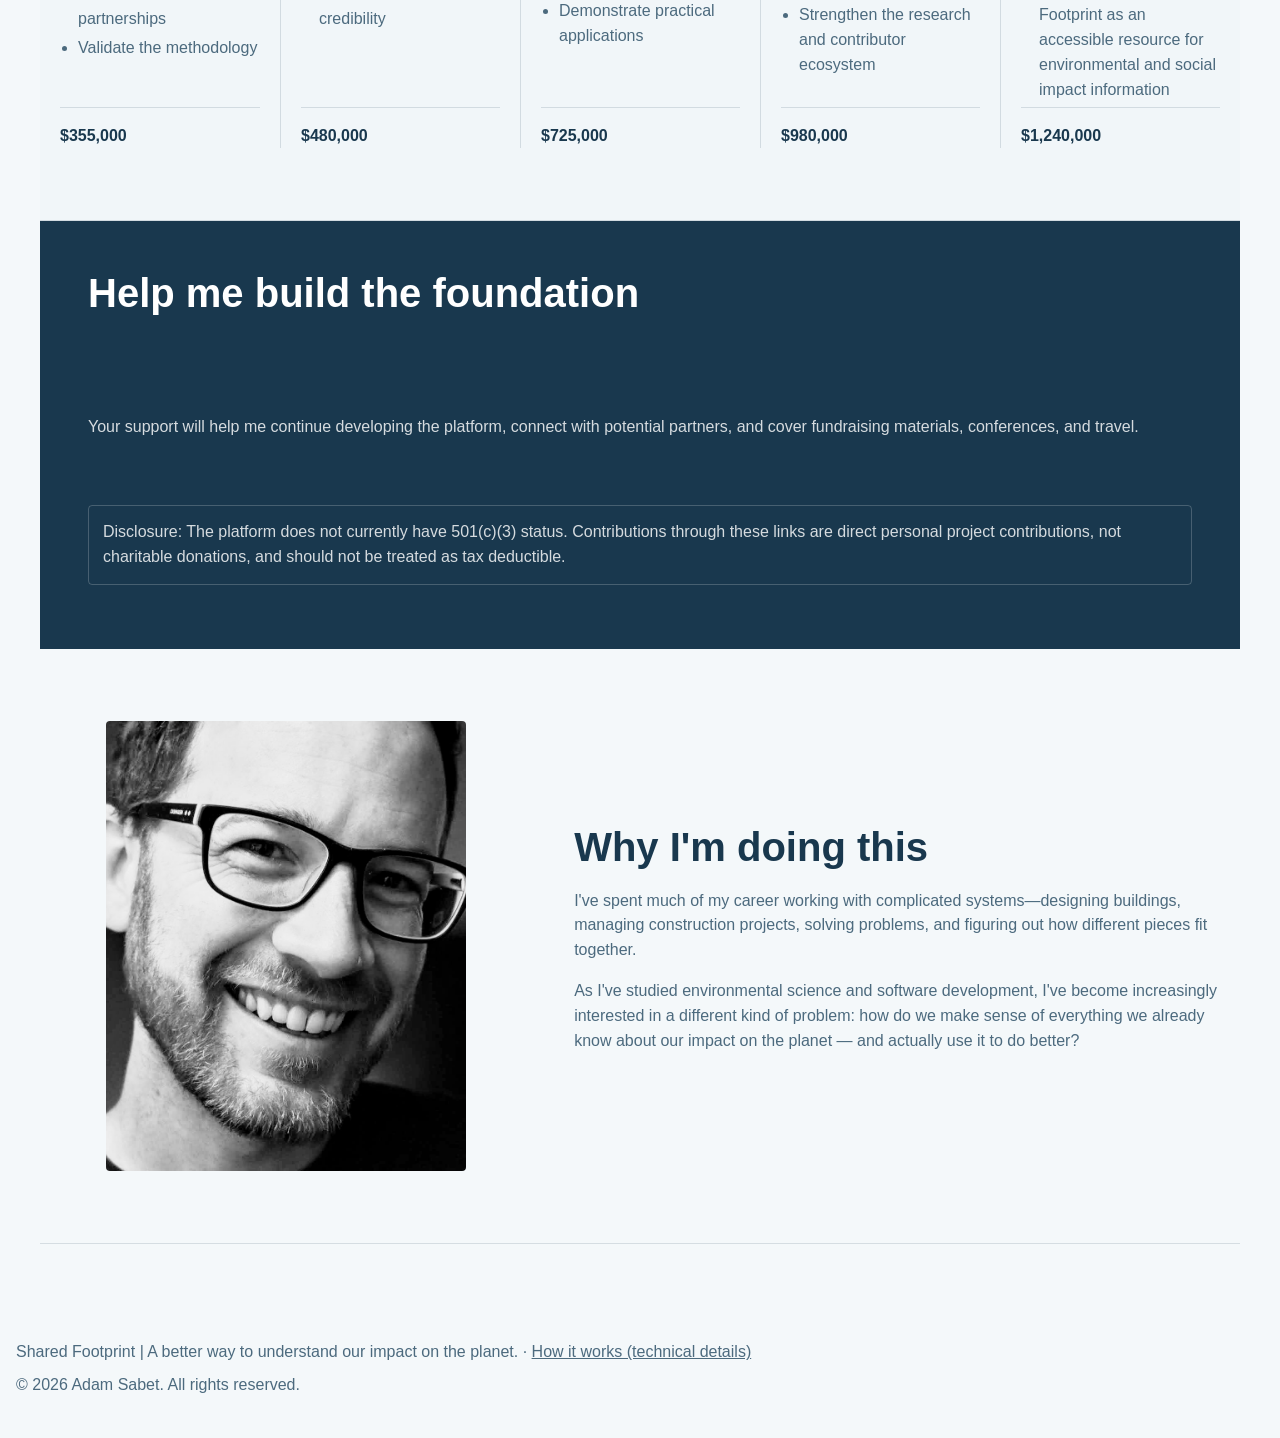
==== commit c3c09e00: "docs: clarify roadmap budgets and fundraiser Co-authored-by: Copilot <223556219+Copilot@users.norepl" ====
--- a/index.html
+++ b/index.html
@@ -155,6 +155,7 @@
       <section class="section-block roadmap-section">
         <div class="section-heading">
           <h2>Five-year development plan</h2>
+          <p>Figures shown are estimated annual budgets.</p>
         </div>
         <div class="roadmap-steps">
           <article class="roadmap-step">
@@ -220,17 +221,19 @@
         </div>
         <div>
           <p>
-            Our time is short and I need your help. Please join me to build a more hopeful future. 
+            Your support will help me continue developing the platform, connect
+            with potential partners, and cover fundraising materials,
+            conferences, and travel.
           </p>  
         </div>
         <div>
           <div class="gfm-embed" data-url="https://www.gofundme.com/f/help-build-the-future-of-environmental-impact-research/widget/medium?attribution_id=sl%3Aa9a9b38c-a22a-42bc-9dc0-5612a9fe35e0"></div>
           <script defer src="https://www.gofundme.com/static/js/embed.js"></script>
           <p class="disclosure">
-            Disclosure: The platform does not currently have
-            501(c)(3) status. Contributions through these links are direct
-            personal project contributions, not charitable donations, and should
-            not be treated as tax deductible. If you would like to make a tax-deductible donation, please contact me directly at <a href="mailto:info@sharedfootprint.org">info@sharedfootprint.org</a>.
+            Disclosure: The platform does not currently have 501(c)(3) status.
+            Contributions through these links are direct personal project
+            contributions, not charitable donations, and should not be treated
+            as tax deductible.
           </p>
         </div>
       </section>
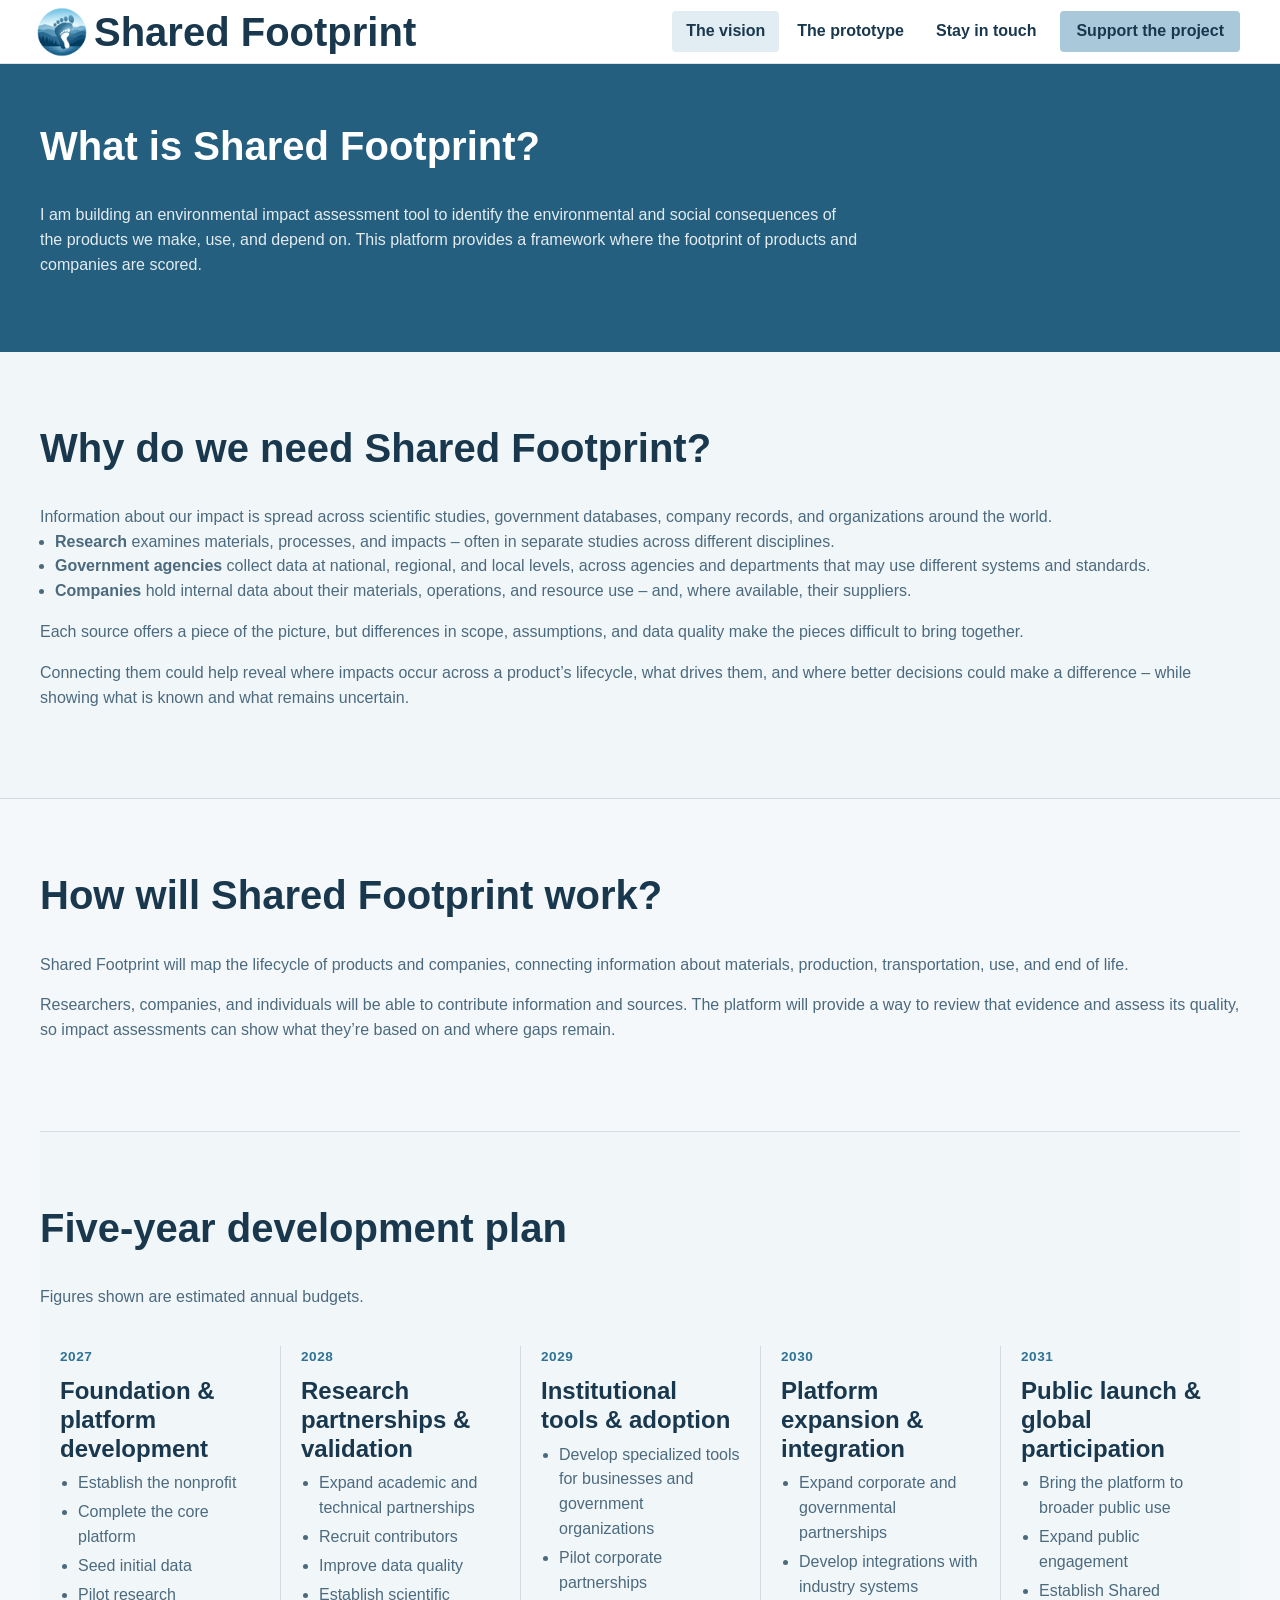
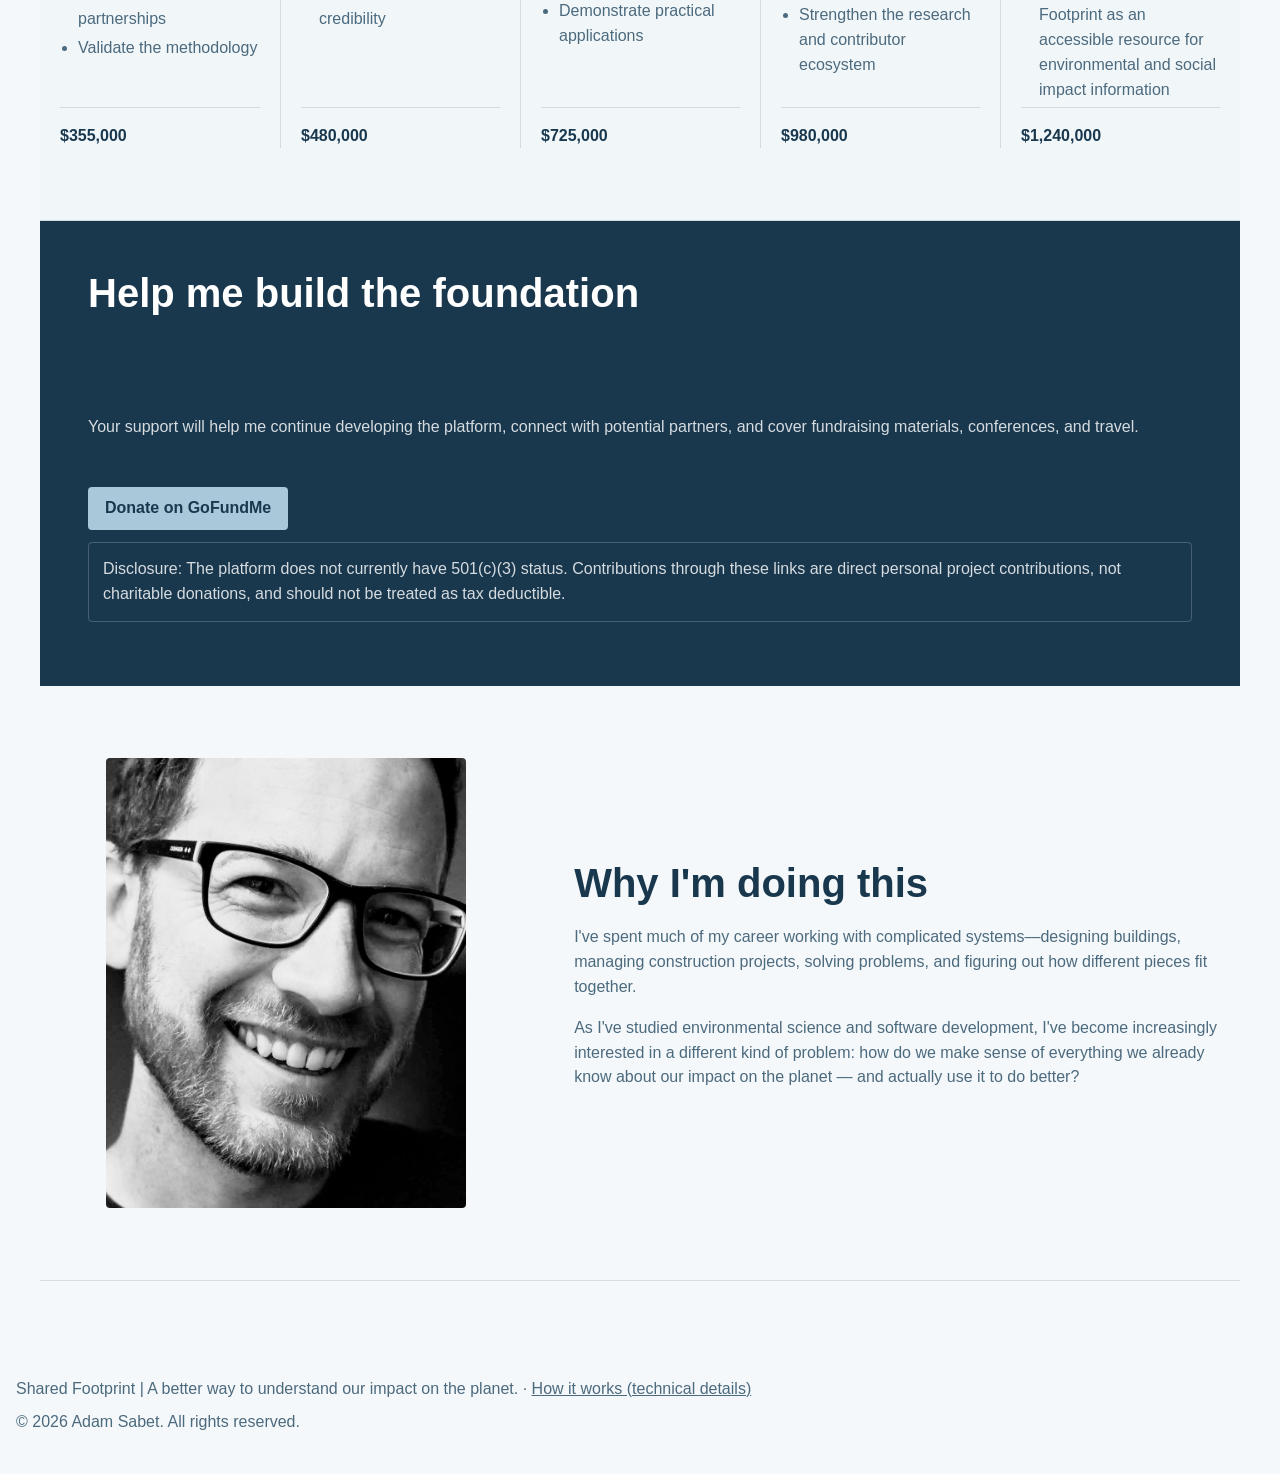
==== commit 104c8ace: "fix: provide fallback for unavailable fundraiser embed Co-authored-by: Copilot <223556219+Copilot@us" ====
--- a/index.html
+++ b/index.html
@@ -229,6 +229,13 @@
         <div>
           <div class="gfm-embed" data-url="https://www.gofundme.com/f/help-build-the-future-of-environmental-impact-research/widget/medium?attribution_id=sl%3Aa9a9b38c-a22a-42bc-9dc0-5612a9fe35e0"></div>
           <script defer src="https://www.gofundme.com/static/js/embed.js"></script>
+          <div id="gfm-fallback">
+            <a
+              class="button contained gold"
+              href="https://www.gofundme.com/f/help-build-the-future-of-environmental-impact-research"
+              >Donate on GoFundMe</a
+            >
+          </div>
           <p class="disclosure">
             Disclosure: The platform does not currently have 501(c)(3) status.
             Contributions through these links are direct personal project
--- a/assets/css/styles.css
+++ b/assets/css/styles.css
@@ -113,6 +113,9 @@
 .milestone-card h4 { margin: 0 0 8px; color: white; }
 .milestone-card p { margin: 0; }
 .gfm-embed { margin: 18px 0 12px; }
+/* Keep the unconfirmed iframe loading without reserving blank space. */
+.gfm-embed:not(.is-ready) { height: 0; overflow: hidden; margin: 0; }
+#gfm-fallback { margin-bottom: 12px; }
 .disclosure { border: 1px solid rgba(255,255,255,0.2); border-radius: var(--ts-radius-md); padding: 14px; }
 .support-actions-card { display: grid; gap: 14px; border-radius: var(--ts-radius-md); background: rgba(255,255,255,0.1); padding: 18px; }
 .footer { padding: 24px 16px 40px; text-align: left; color: var(--ts-ink-soft); }
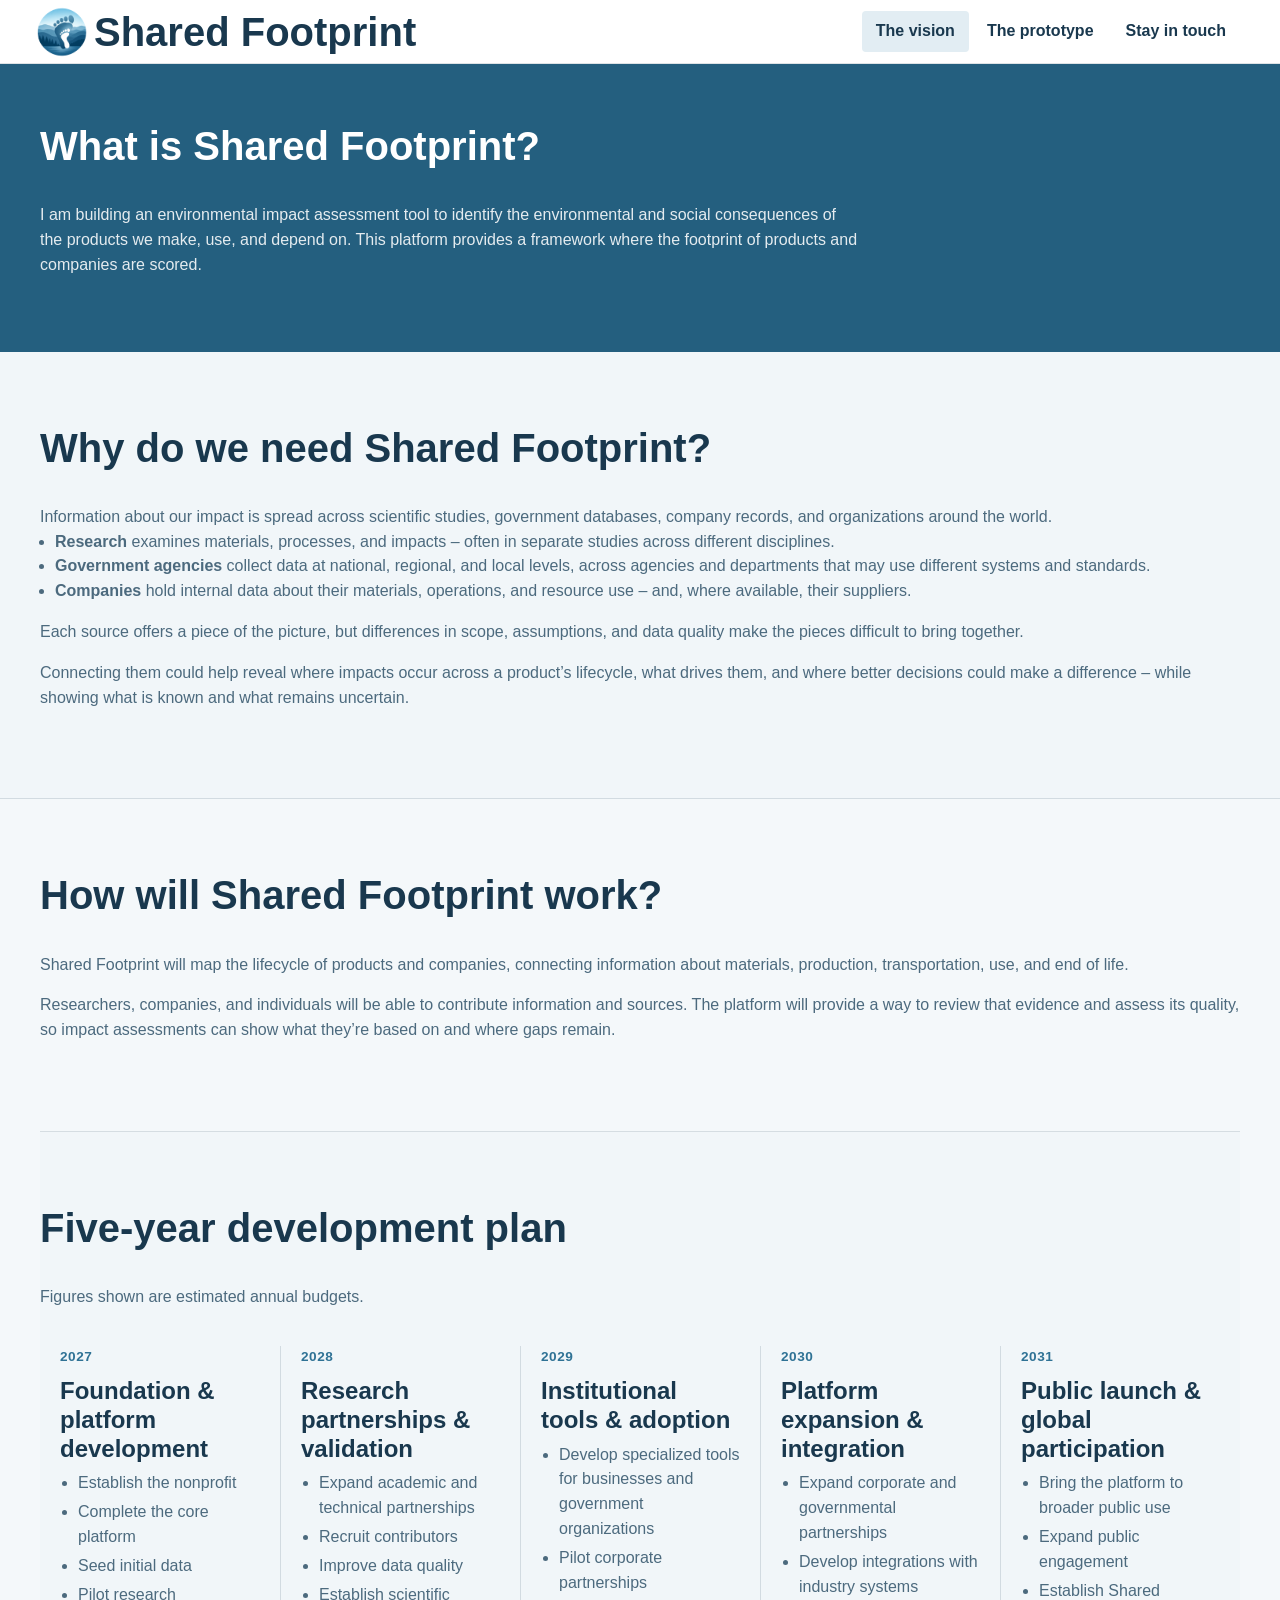
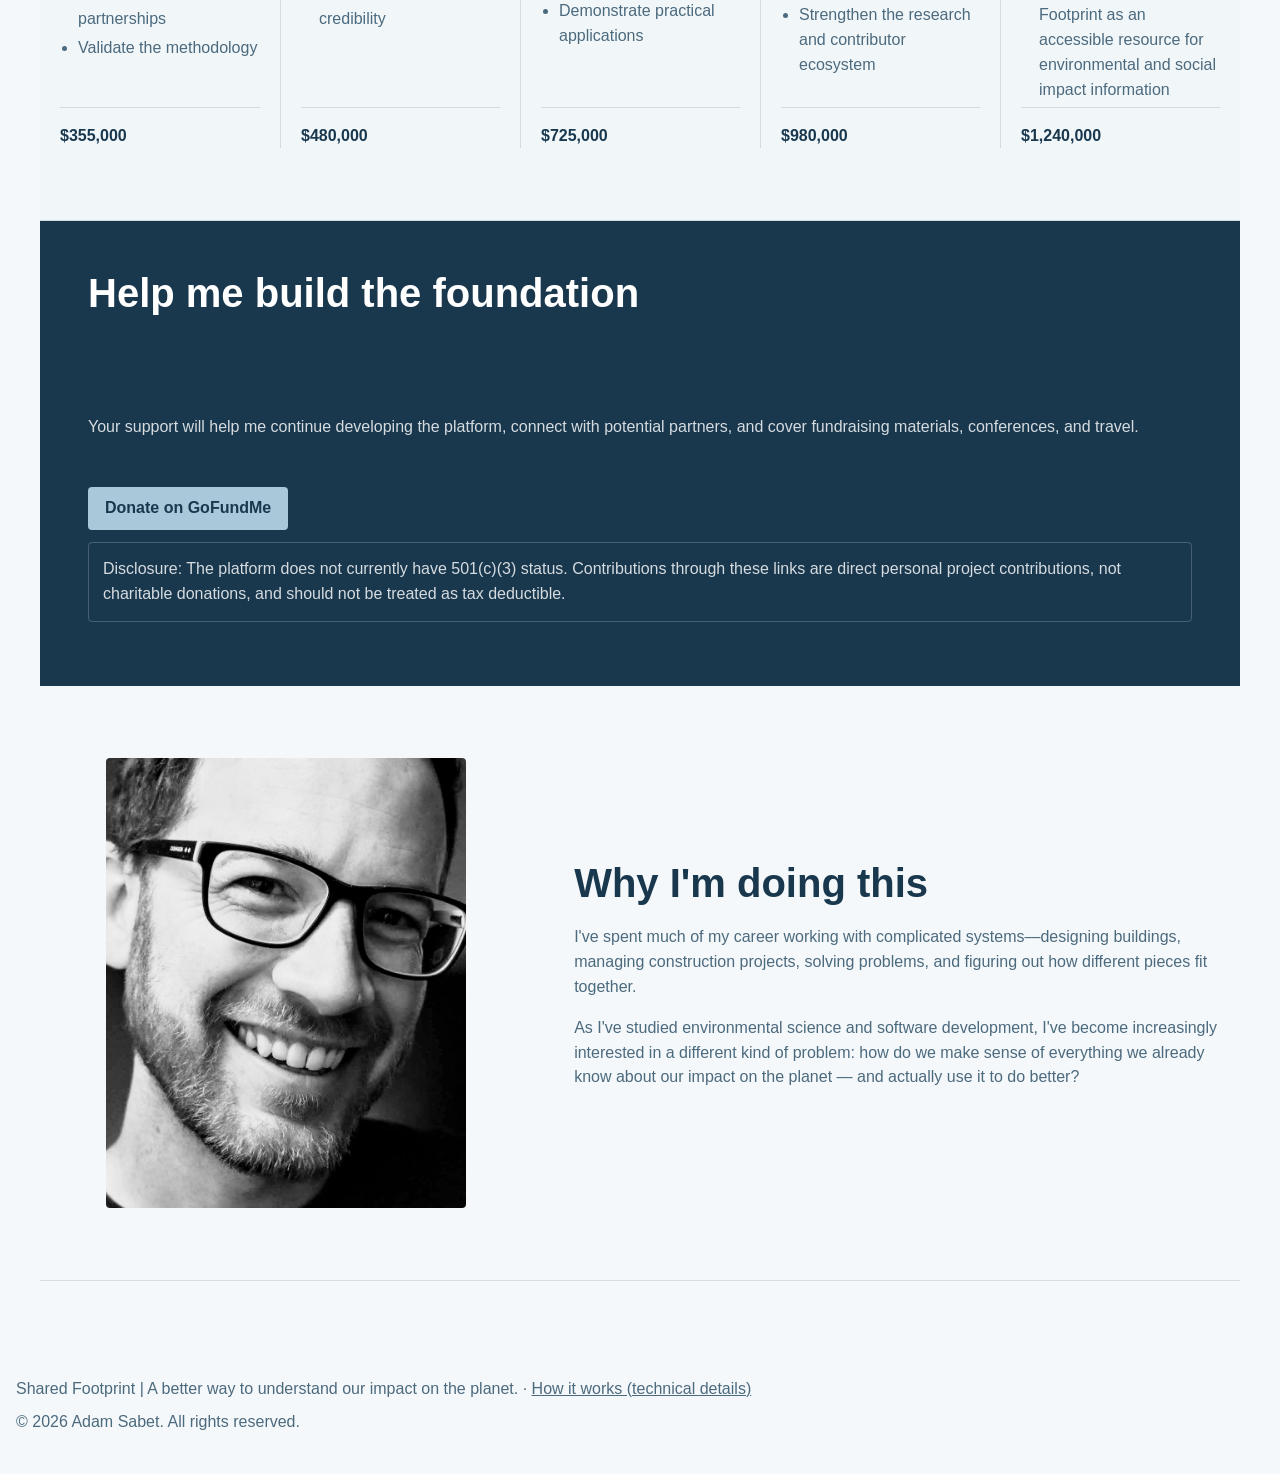
==== commit f25c42b6: "fix: remove support button from navigation Co-authored-by: Copilot <223556219+Copilot@users.noreply." ====
--- a/index.html
+++ b/index.html
@@ -75,7 +75,6 @@
           </div>
         </div>
         <a href="stay-in-touch.html" data-nav="stay-in-touch">Stay in touch</a>
-        <a href="#support" class="nav-cta" data-nav="support">Support the project</a>
       </nav>
     </header>
 
--- a/assets/css/styles.css
+++ b/assets/css/styles.css
@@ -39,8 +39,6 @@
 .nav-links { display: flex; align-items: center; gap: 4px; }
 .nav-links a, .nav-dropdown-trigger, .mobile-menu { border: 0; border-radius: var(--ts-radius-md); background: transparent; padding: 8px 14px; color: var(--ts-ink); text-decoration: none; font-weight: 600; }
 .nav-links a.active, .nav-links a:hover, .nav-dropdown-trigger.active, .nav-dropdown-trigger:hover, .mobile-menu:hover { background: var(--ts-surface-strong); }
-.nav-links a.nav-cta { background: var(--ts-accent); color: var(--ts-ink); font-weight: 800; padding: 8px 16px; margin-left: 6px; }
-.nav-links a.nav-cta:hover { background: var(--ts-accent-hover); }
 .nav-group { position: relative; }
 .nav-dropdown { position: absolute; top: calc(100% + 1px); left: 0; display: none; min-width: 220px; flex-direction: column; gap: 4px; padding: 8px; border: 1px solid var(--ts-line); border-radius: var(--ts-radius-md); background: rgba(255,255,255,0.98); box-shadow: 0 8px 16px rgba(8, 37, 34, 0.08); }
 .nav-group:hover .nav-dropdown, .nav-group:focus-within .nav-dropdown, .nav-group.open .nav-dropdown { display: flex; }
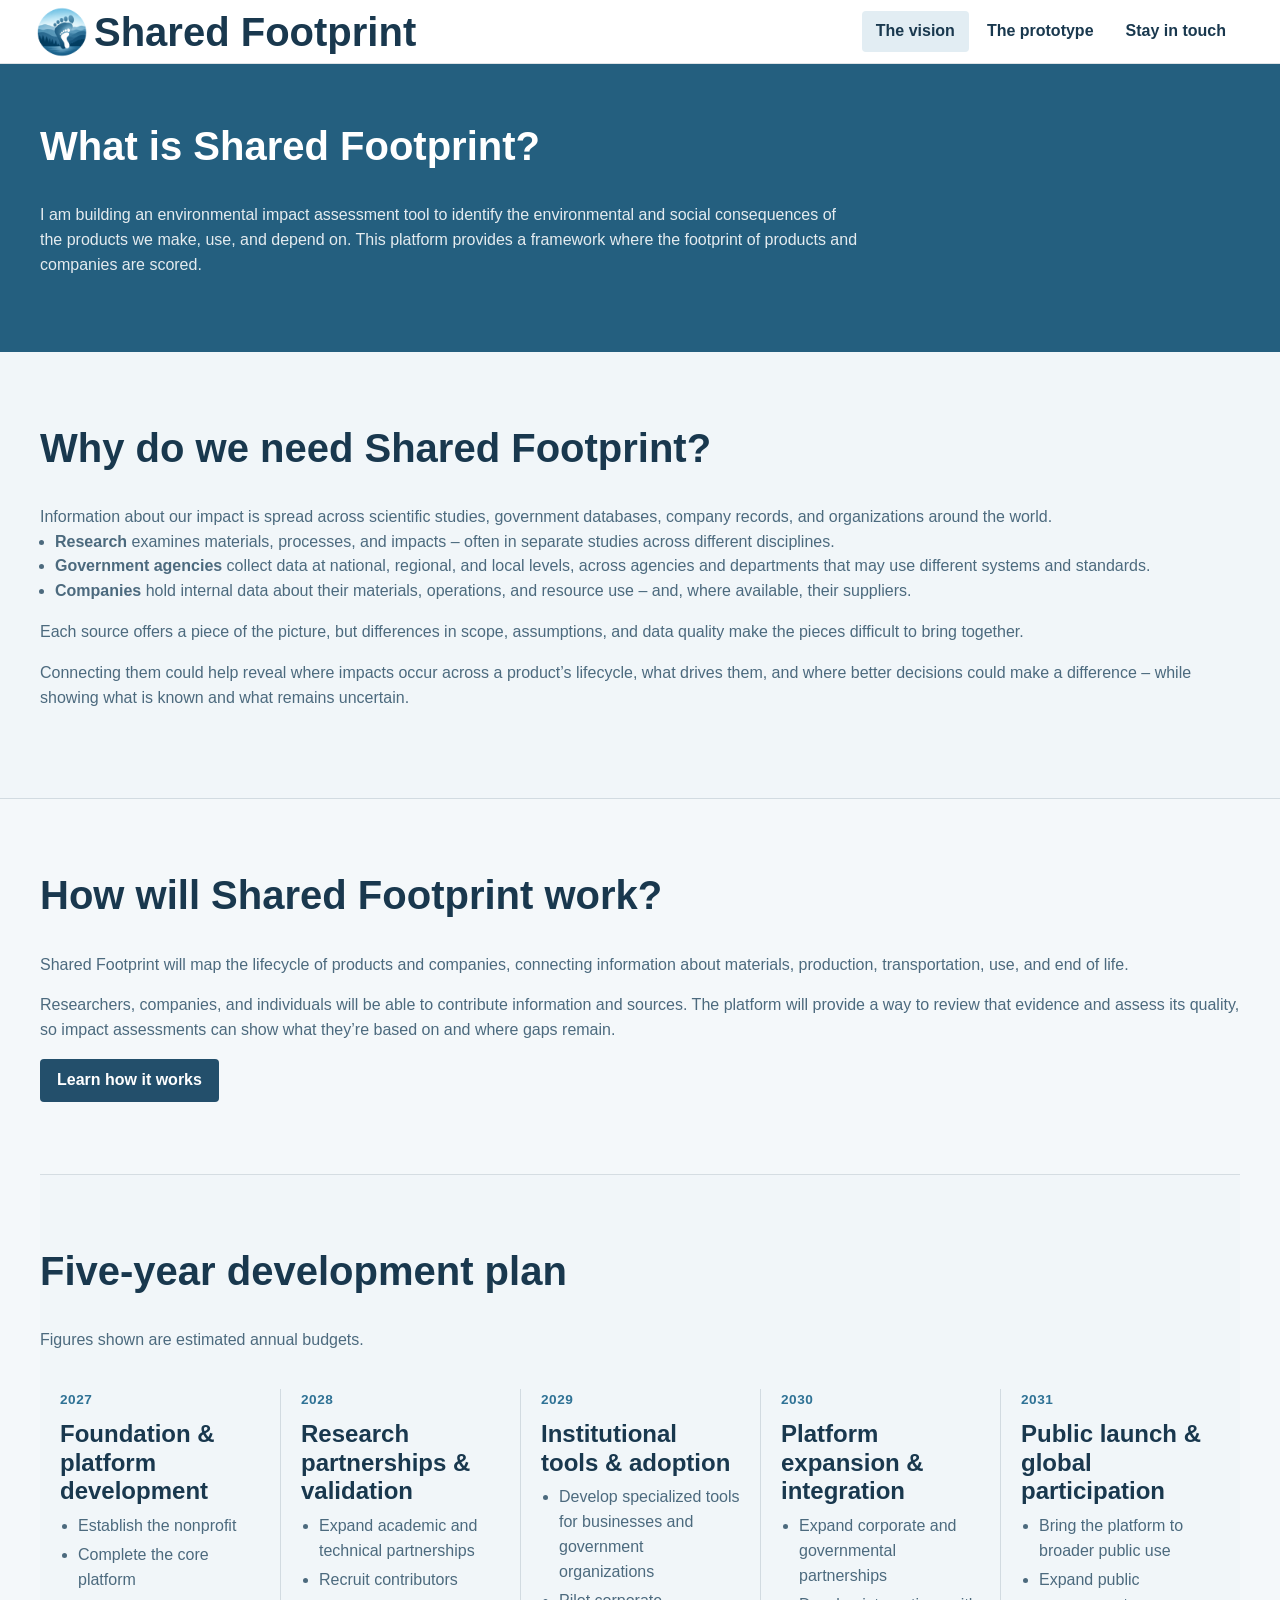
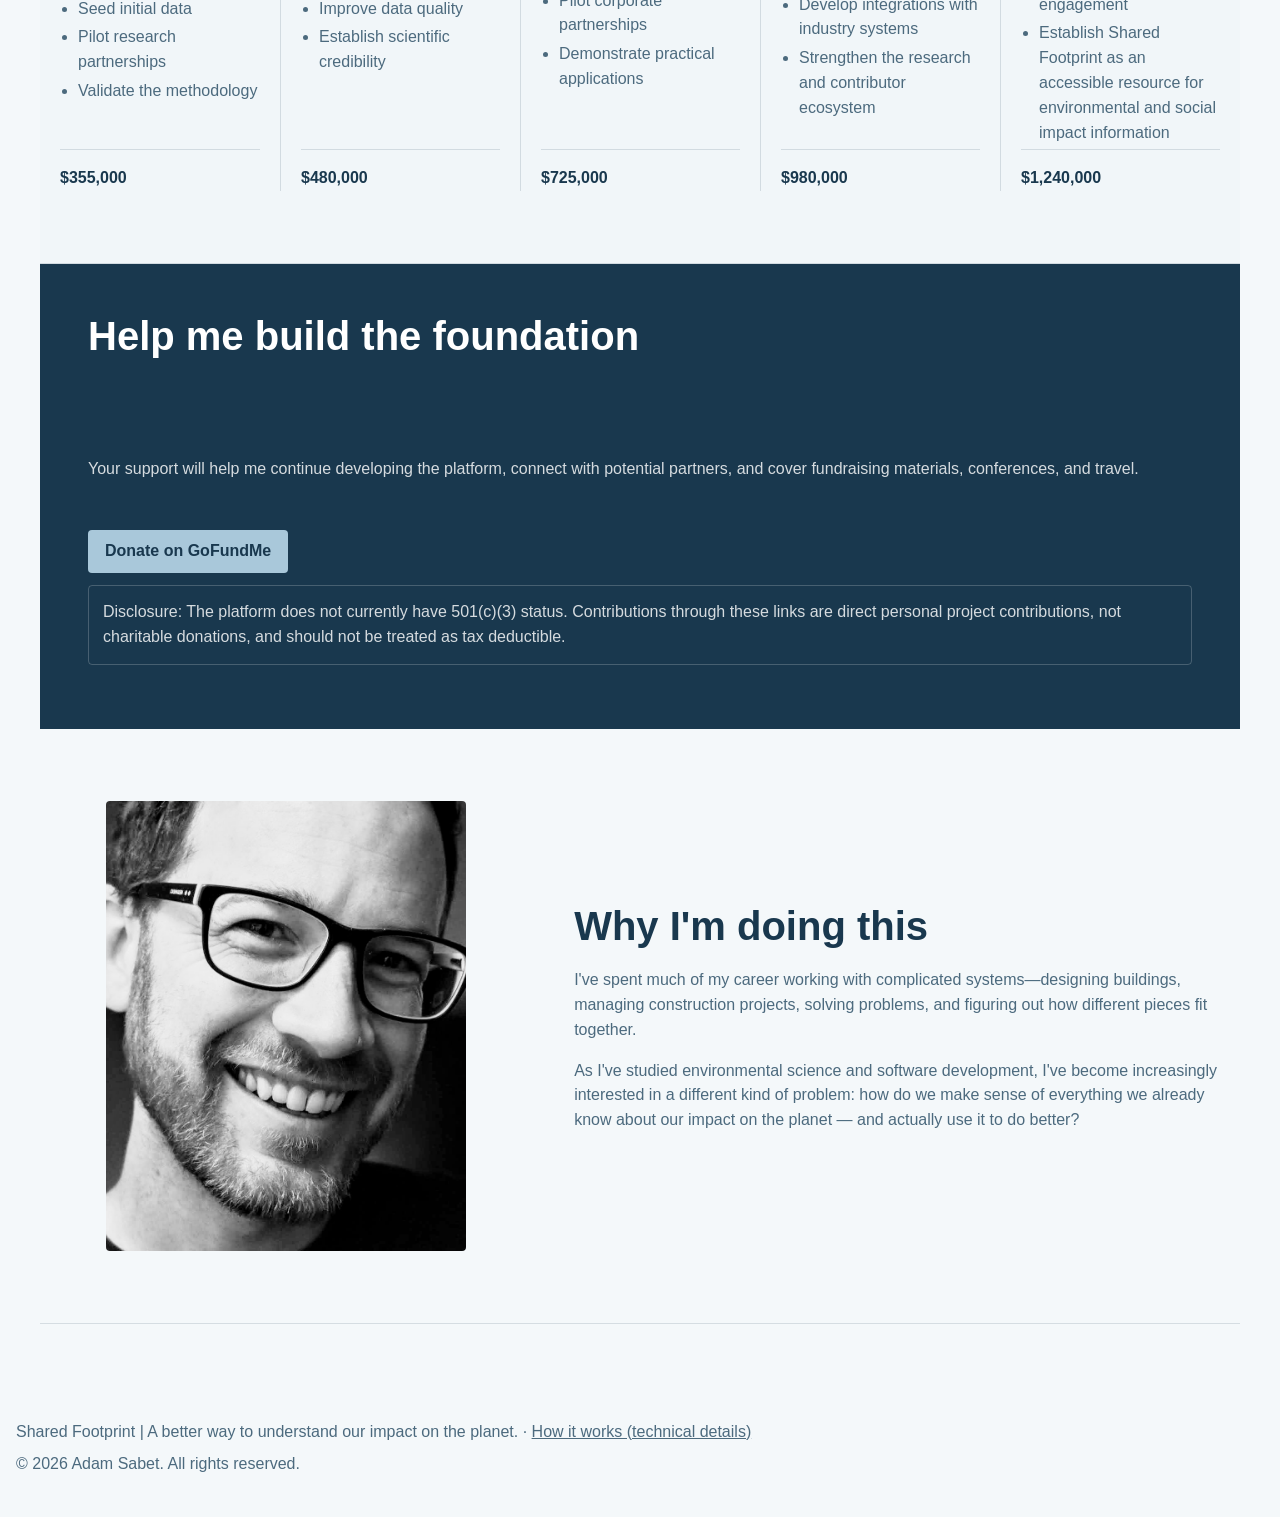
==== commit bdbd2144: "feat: link how it works from landing page Co-authored-by: Copilot <223556219+Copilot@users.noreply.g" ====
--- a/index.html
+++ b/index.html
@@ -71,7 +71,6 @@
             <a href="product.html" data-nav="product">Product demo</a>
             <a href="comparison.html" data-nav="comparison">Comparison demo</a>
             <a href="research.html" data-nav="research">Research demo</a>
-            <a href="how-it-works.html" data-nav="how-it-works">How it works</a>
           </div>
         </div>
         <a href="stay-in-touch.html" data-nav="stay-in-touch">Stay in touch</a>
@@ -147,6 +146,7 @@
             that evidence and assess its quality, so impact assessments can show
             what they’re based on and where gaps remain.
           </p>
+          <a class="button contained" href="how-it-works.html">Learn how it works</a>
         </div>
       </section>
 
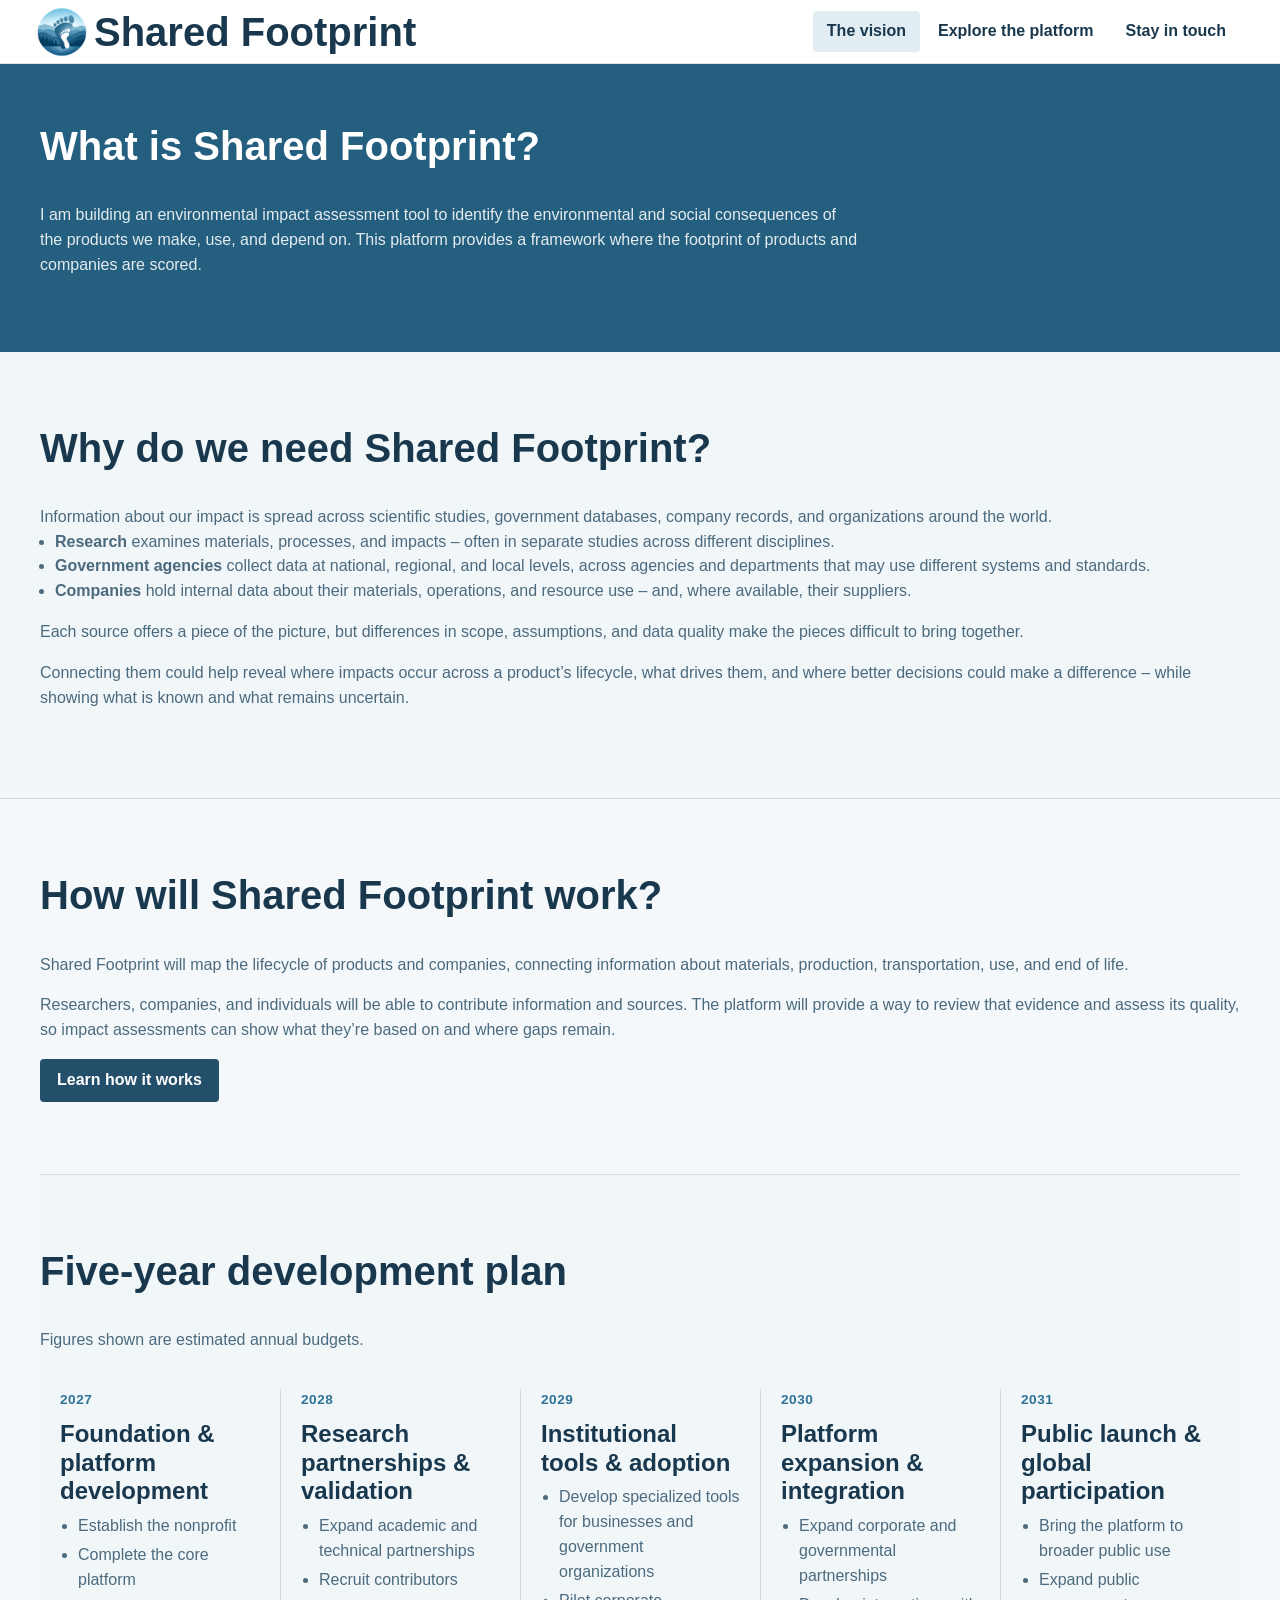
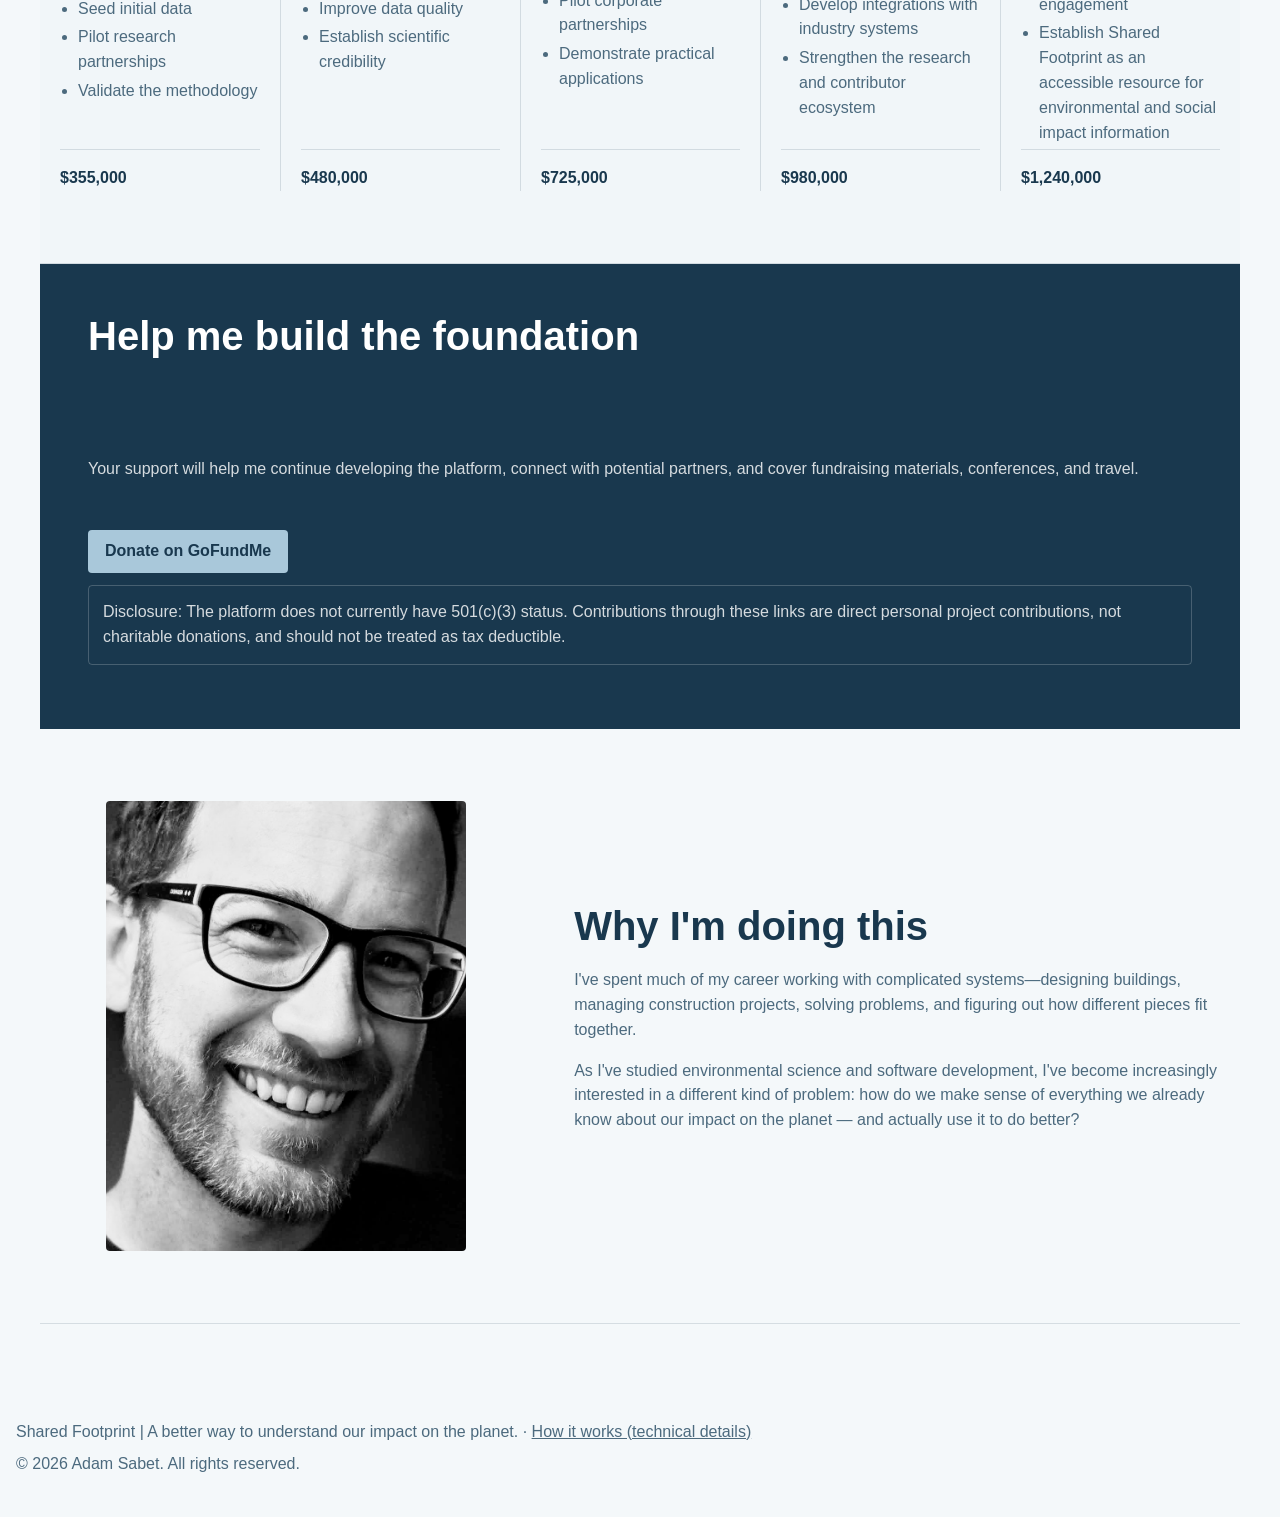
==== commit 6356338a: "feat: rename prototype navigation to platform Co-authored-by: Copilot <223556219+Copilot@users.norep" ====
--- a/index.html
+++ b/index.html
@@ -64,7 +64,7 @@
             aria-expanded="false"
             aria-controls="platform-demo-menu"
           >
-            The prototype
+            Explore the platform
           </button>
           <div id="platform-demo-menu" class="nav-dropdown">
             <a href="my-stuff.html" data-nav="my-stuff">My stuff</a>
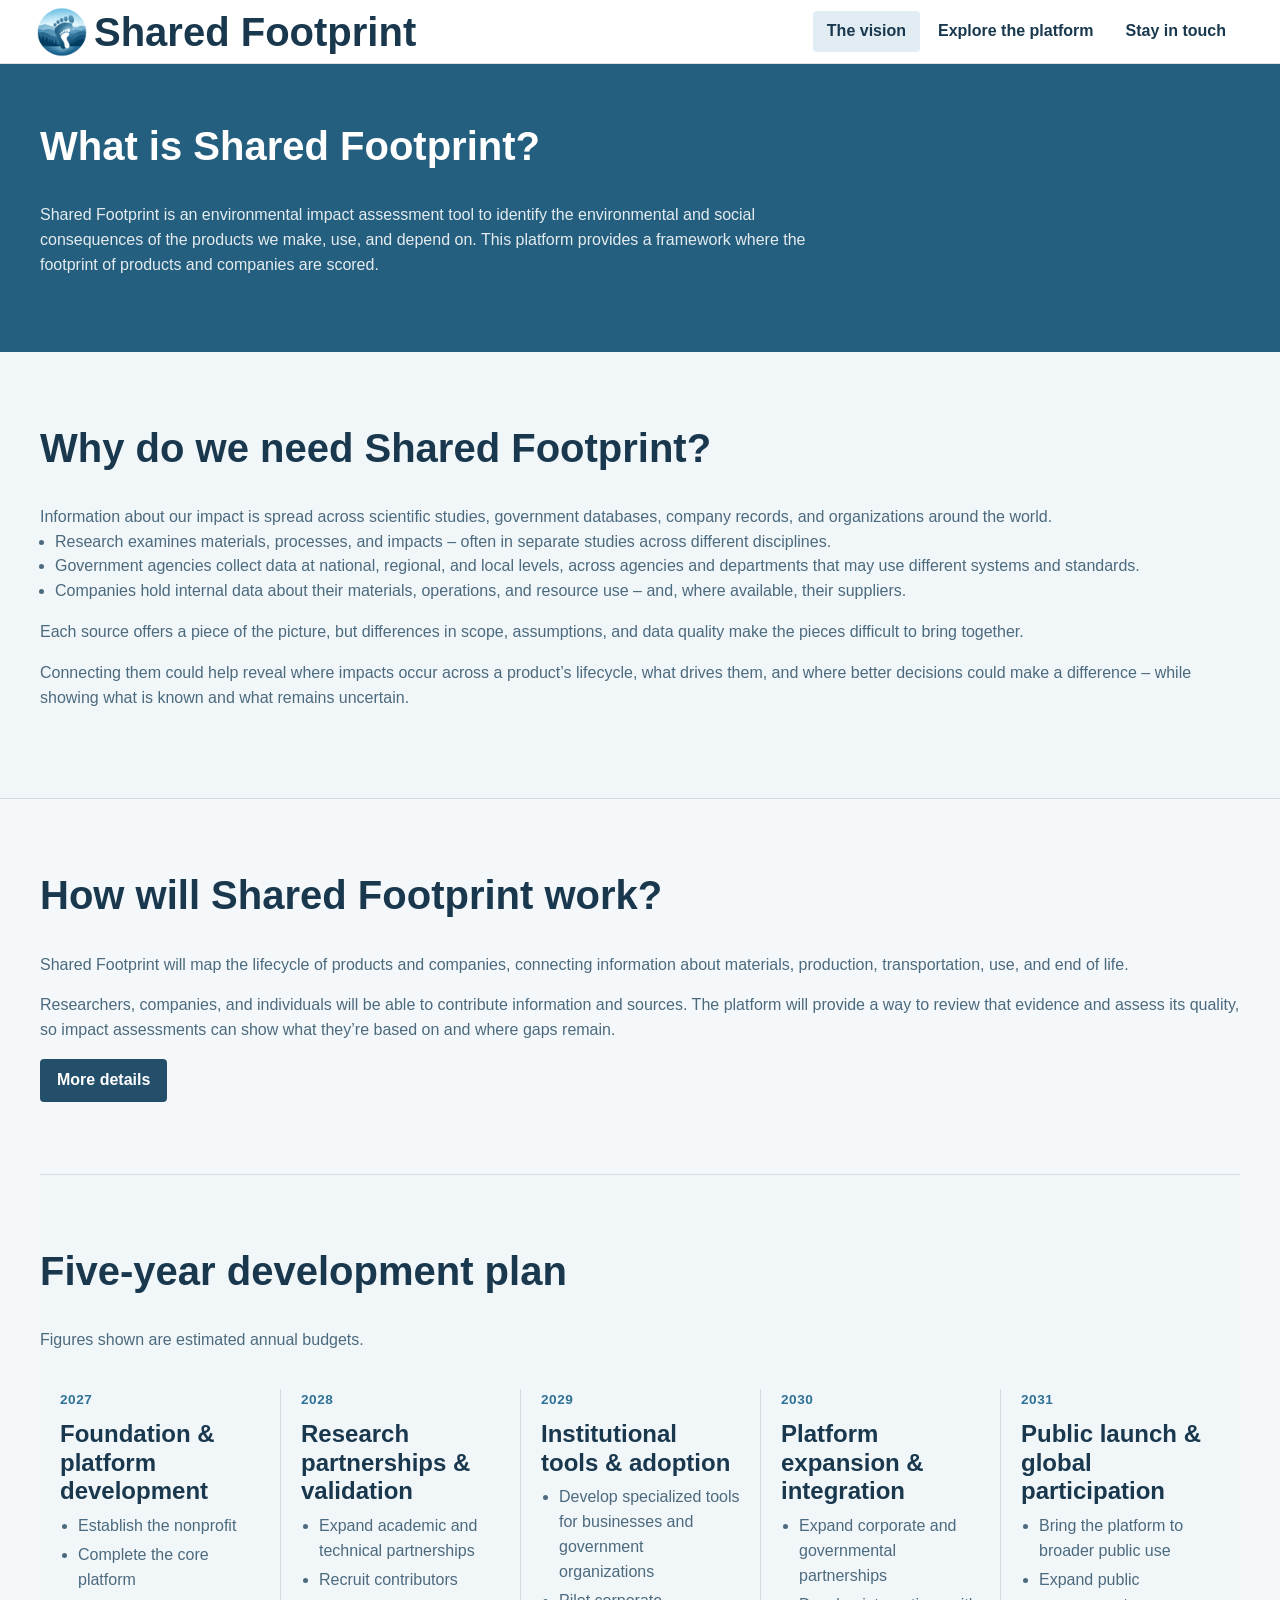
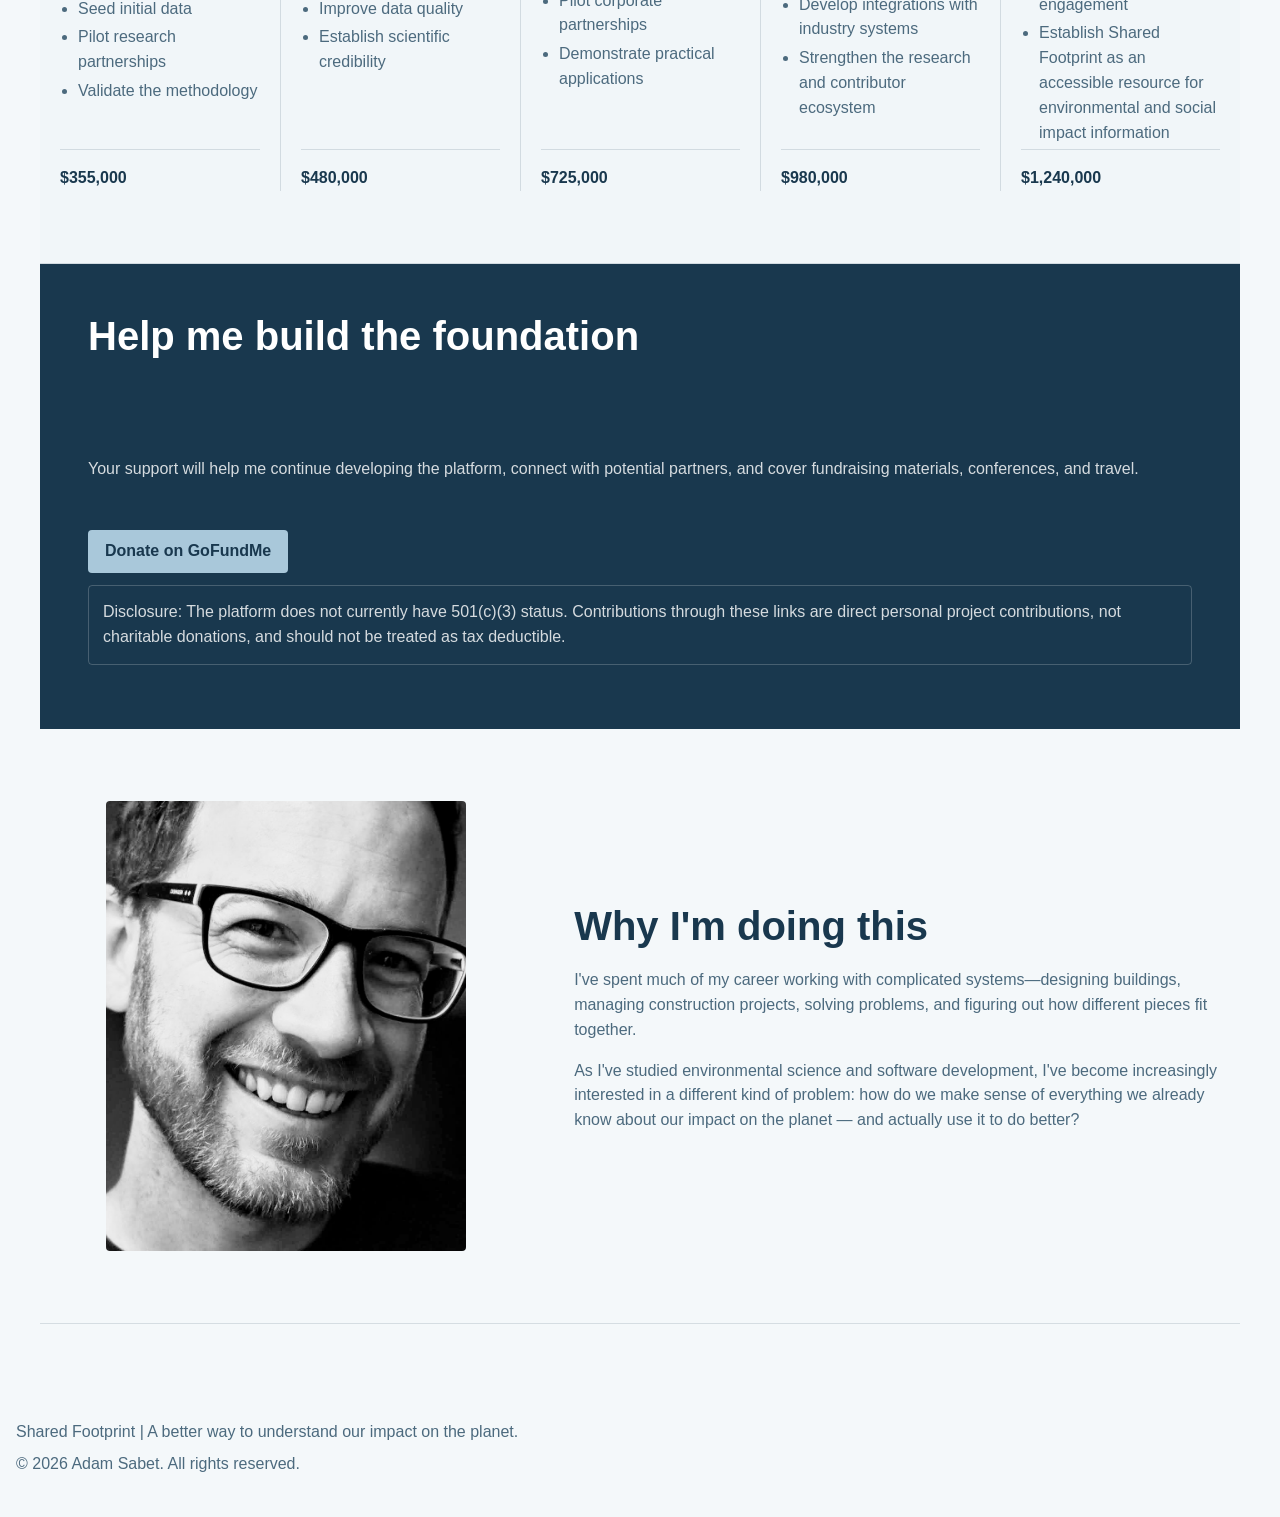
==== commit c6f7b1b9: "refactor: improve HTML formatting and readability in how-it-works and index pages" ====
--- a/index.html
+++ b/index.html
@@ -7,7 +7,10 @@
       name="description"
       content="A better way to understand our impact on the planet. Support an open, transparent platform for tracing products back to their real environmental and social consequences."
     />
-    <meta property="og:title" content="Shared Footprint | A better way to understand our impact" />
+    <meta
+      property="og:title"
+      content="Shared Footprint | A better way to understand our impact"
+    />
     <meta
       property="og:description"
       content="An open, transparent platform for understanding the environmental and social consequences of the things we make, use, and depend on."
@@ -24,7 +27,10 @@
       content="https://ajrsabet.github.io/terra-score-public-site/index.html"
     />
     <meta name="twitter:card" content="summary_large_image" />
-    <meta name="twitter:title" content="Shared Footprint | A better way to understand our impact" />
+    <meta
+      name="twitter:title"
+      content="Shared Footprint | A better way to understand our impact"
+    />
     <meta
       name="twitter:description"
       content="An open, transparent platform for understanding the environmental and social consequences of the things we make, use, and depend on."
@@ -84,10 +90,10 @@
           <h2>What is Shared Footprint?</h2>
           <!-- <h2>A better way to understand our impact on the planet.</h2> -->
           <p class="lead">
-            I am building an environmental impact assessment tool to identify
-            the environmental and social consequences of the products we make,
-            use, and depend on. This platform provides a framework where the
-            footprint of products and companies are scored. 
+            Shared Footprint is an environmental impact assessment tool to
+            identify the environmental and social consequences of the products
+            we make, use, and depend on. This platform provides a framework
+            where the footprint of products and companies are scored.
           </p>
         </div>
       </section>
@@ -104,16 +110,16 @@
         </p>
         <ul style="padding-left: 15px; margin-left: 0; margin-top: 0">
           <li>
-            <strong>Research</strong> examines materials, processes, and impacts
+            Research examines materials, processes, and impacts
             – often in separate studies across different disciplines.
           </li>
           <li>
-            <strong>Government agencies</strong> collect data at national,
+            Government agencies collect data at national,
             regional, and local levels, across agencies and departments that may
             use different systems and standards.
           </li>
           <li>
-            <strong>Companies</strong> hold internal data about their materials,
+            Companies hold internal data about their materials,
             operations, and resource use – and, where available, their suppliers.
           </li>
         </ul>
@@ -146,7 +152,7 @@
             that evidence and assess its quality, so impact assessments can show
             what they’re based on and where gaps remain.
           </p>
-          <a class="button contained" href="how-it-works.html">Learn how it works</a>
+          <a class="button contained" href="how-it-works.html">More details</a>
         </div>
       </section>
 
@@ -184,7 +190,10 @@
             <span class="roadmap-index">2029</span>
             <h3>Institutional tools &amp; adoption</h3>
             <ul>
-              <li>Develop specialized tools for businesses and government organizations</li>
+              <li>
+                Develop specialized tools for businesses and government
+                organizations
+              </li>
               <li>Pilot corporate partnerships</li>
               <li>Demonstrate practical applications</li>
             </ul>
@@ -206,7 +215,10 @@
             <ul>
               <li>Bring the platform to broader public use</li>
               <li>Expand public engagement</li>
-              <li>Establish Shared Footprint as an accessible resource for environmental and social impact information</li>
+              <li>
+                Establish Shared Footprint as an accessible resource for
+                environmental and social impact information
+              </li>
             </ul>
             <p class="roadmap-budget">$1,240,000</p>
           </article>
@@ -223,11 +235,17 @@
             Your support will help me continue developing the platform, connect
             with potential partners, and cover fundraising materials,
             conferences, and travel.
-          </p>  
+          </p>
         </div>
         <div>
-          <div class="gfm-embed" data-url="https://www.gofundme.com/f/help-build-the-future-of-environmental-impact-research/widget/medium?attribution_id=sl%3Aa9a9b38c-a22a-42bc-9dc0-5612a9fe35e0"></div>
-          <script defer src="https://www.gofundme.com/static/js/embed.js"></script>
+          <div
+            class="gfm-embed"
+            data-url="https://www.gofundme.com/f/help-build-the-future-of-environmental-impact-research/widget/medium?attribution_id=sl%3Aa9a9b38c-a22a-42bc-9dc0-5612a9fe35e0"
+          ></div>
+          <script
+            defer
+            src="https://www.gofundme.com/static/js/embed.js"
+          ></script>
           <div id="gfm-fallback">
             <a
               class="button contained gold"
@@ -255,29 +273,28 @@
           <h2>Why I'm doing this</h2>
           <p>
             I've spent much of my career working with complicated
-            systems—designing buildings, managing construction projects,
-            solving problems, and figuring out how different pieces fit
-            together.
+            systems—designing buildings, managing construction projects, solving
+            problems, and figuring out how different pieces fit together.
           </p>
           <p>
-            As I've studied environmental science and software development,
-            I've become increasingly interested in a different kind of
-            problem: how do we make sense of everything we already know
-            about our impact on the planet — and actually use it to do
-            better?
-          </p>
-        </div>
-      </section>
-
-      
+            As I've studied environmental science and software development, I've
+            become increasingly interested in a different kind of problem: how
+            do we make sense of everything we already know about our impact on
+            the planet — and actually use it to do better?
+          </p>
+        </div>
+      </section>
     </main>
 
     <footer class="footer">
-      Shared Footprint | A better way to understand our impact on the planet. ·
-      <a href="how-it-works.html">How it works (technical details)</a>
+      Shared Footprint | A better way to understand our impact on the planet.
       <p class="copyright">© 2026 Adam Sabet. All rights reserved.</p>
     </footer>
     <script src="assets/js/app.js"></script>
-    <script data-goatcounter="https://adamsabet.goatcounter.com/count" async src="https://gc.zgo.at/count.js"></script>
+    <script
+      data-goatcounter="https://adamsabet.goatcounter.com/count"
+      async
+      src="https://gc.zgo.at/count.js"
+    ></script>
   </body>
 </html>
